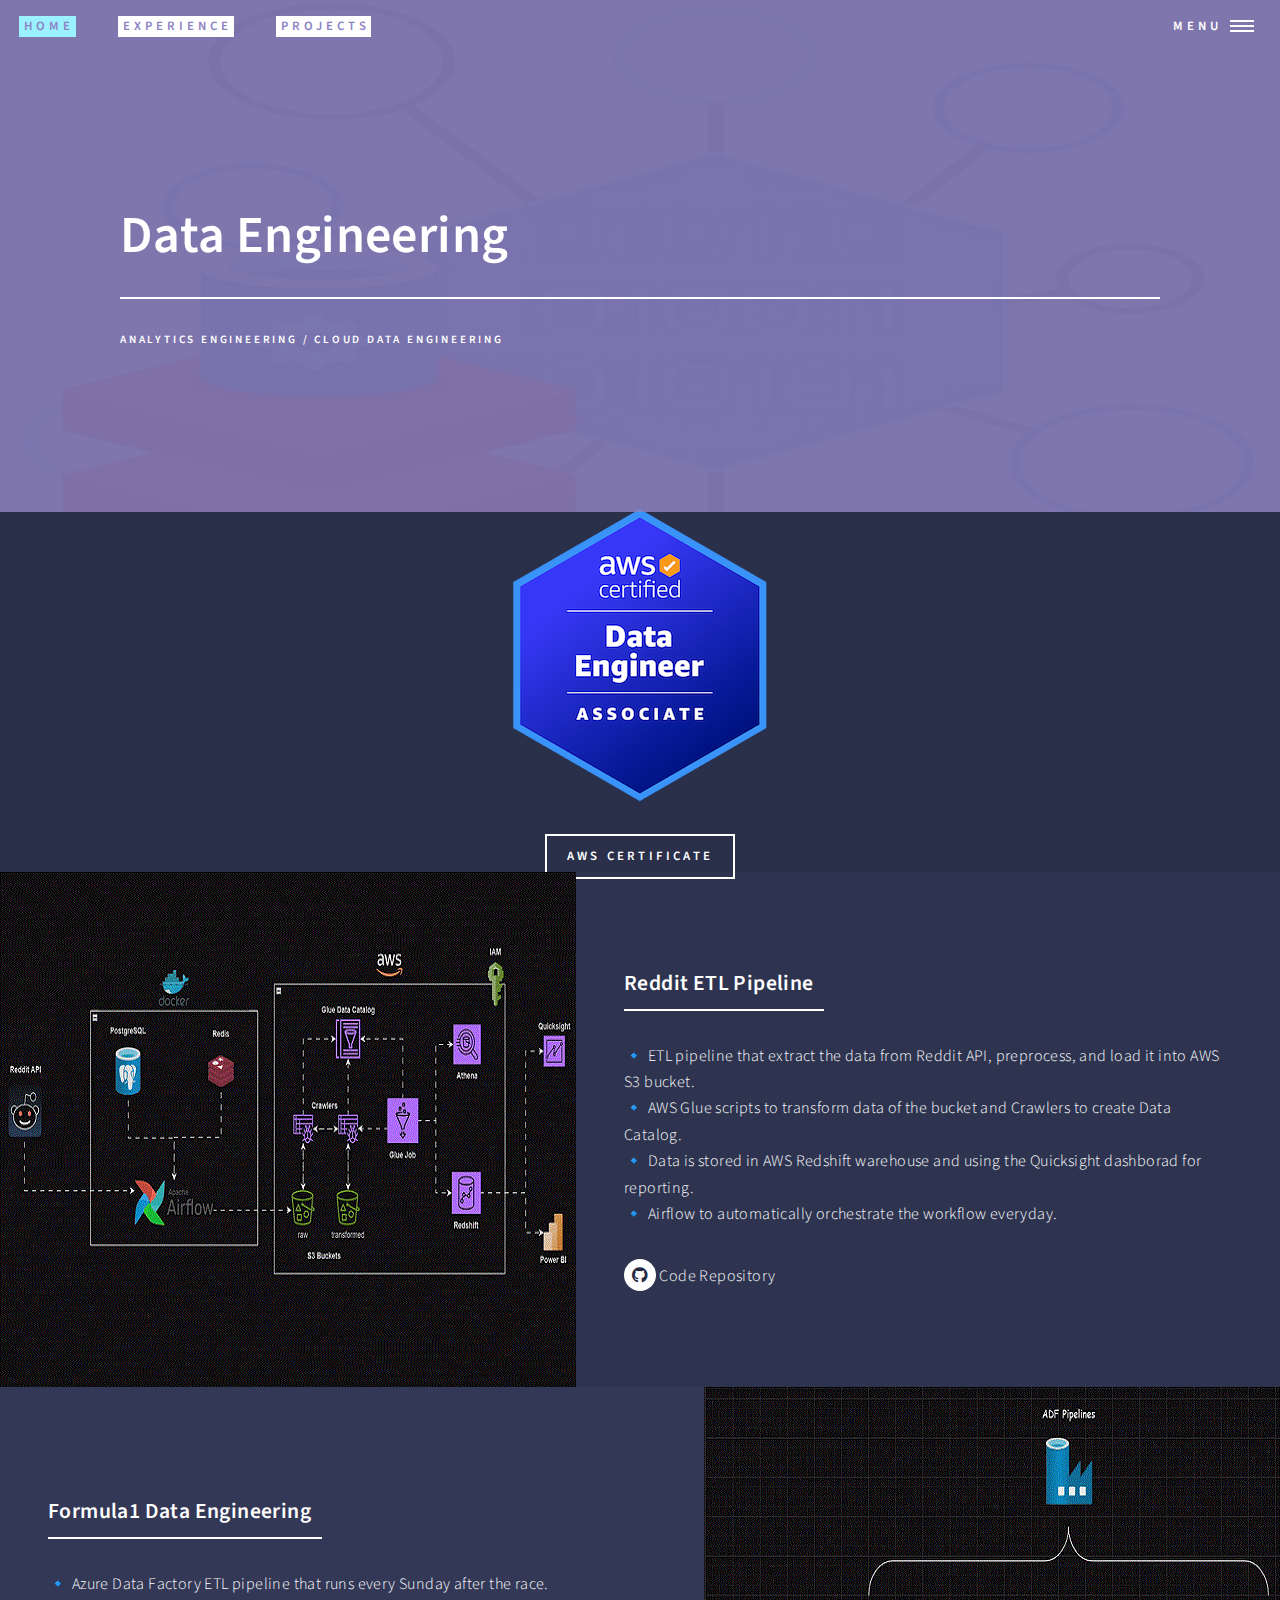
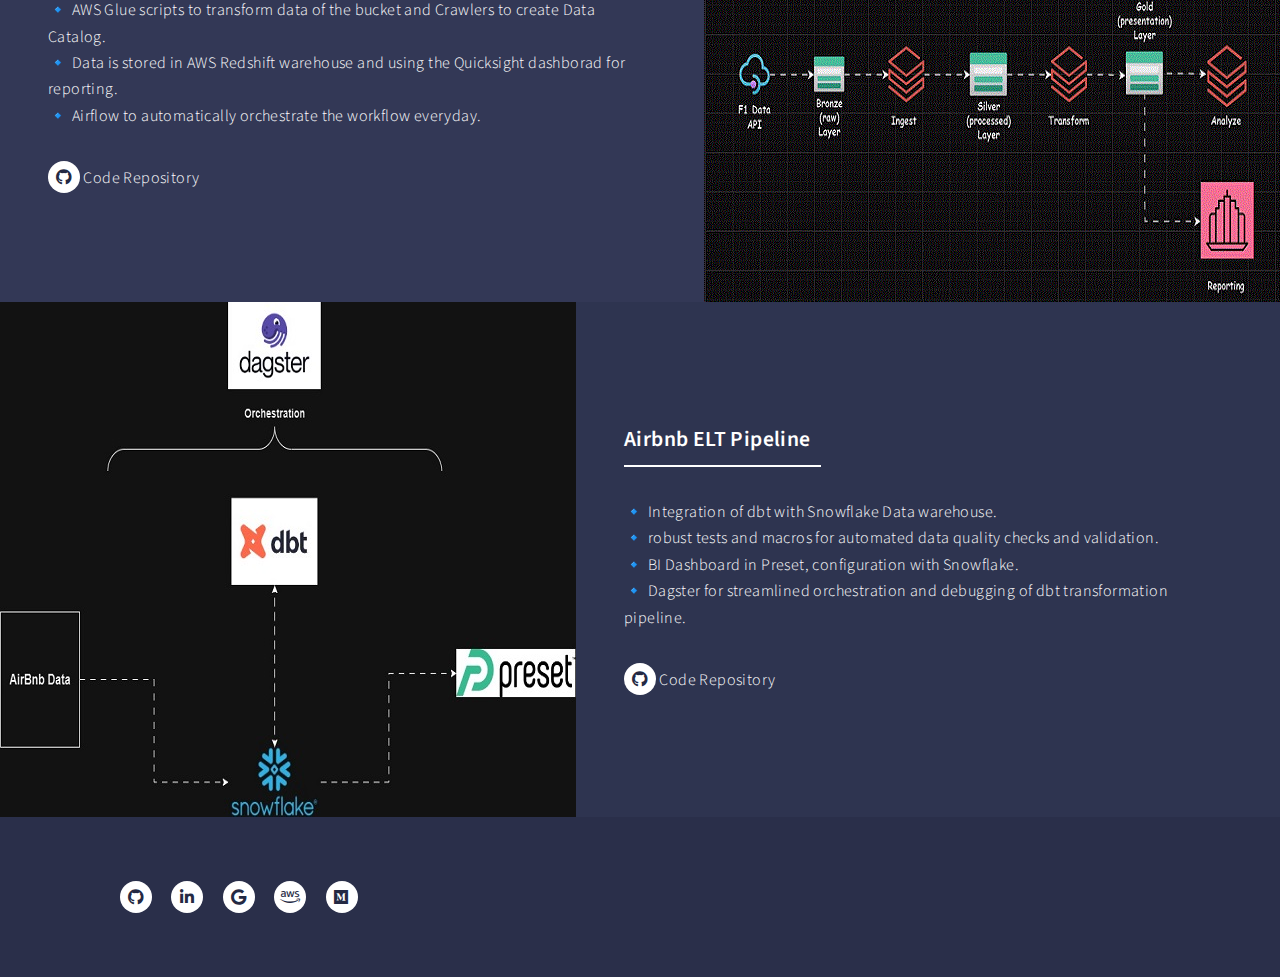
==== dataengg.html @ b2c80153 "portfolio created" ====
<!DOCTYPE HTML>
<!--
	Forty by HTML5 UP
	html5up.net | @ajlkn
	Free for personal and commercial use under the CCA 3.0 license (html5up.net/license)
-->
<html>
	<head>
		<title>Landing - Forty by HTML5 UP</title>
		<meta charset="utf-8" />
		<meta name="viewport" content="width=device-width, initial-scale=1, user-scalable=no" />
		<link rel="stylesheet" href="assets/css/main.css" />
		<noscript><link rel="stylesheet" href="assets/css/noscript.css" /></noscript>
	</head>
	<body class="is-preload">

		<!-- Wrapper -->
			<div id="wrapper">

				<!-- Header -->
				<!-- Note: The "styleN" class below should match that of the banner element. -->
					<header id="header" class="alt style2">
						<a href="index.html" class="logo"><strong>HOME</strong></a>
						<a href="generic.html" class="logo"><strong>EXPERIENCE</strong></a>
						<a href="index.html#one" class="logo"><strong>Projects</strong></a>
						<nav>
							<a href="#menu">Menu</a>
						</nav>
					</header>

				<!-- Menu -->
					<nav id="menu">
						<ul class="links">
							<li><a href="index.html">Home</a></li>
							<li><a href="generic.html">Experience</a></li>
							<li><a href="index.html#one">Projects</a></li>
						</ul>
						<!-- <ul class="actions stacked">
							<li><a href="#" class="button primary fit">Get Started</a></li>
							<li><a href="#" class="button fit">Log In</a></li>
						</ul> -->
					</nav>

				<!-- Banner -->
				<!-- Note: The "styleN" class below should match that of the header element. -->
					<section id="banner" class="style2">
						<div class="inner">
							<span class="image">
								<img src="images/dataengg.jpg" alt="" />
							</span>
							<header class="major">
								<h1>Data Engineering</h1>
							</header>
							<div class="content">
								<p>Analytics Engineering / Cloud Data ENgineering</p>
							</div>
						</div>
					</section>

				<!-- Main -->
					<div id="main">

						<!-- One -->
							<!-- <section id="one">
								<div class="inner">
									<header class="major">
										<h2>Sed amet aliquam</h2>
									</header>
									<p>Nullam et orci eu lorem consequat tincidunt vivamus et sagittis magna sed nunc rhoncus condimentum sem. In efficitur ligula tate urna. Maecenas massa vel lacinia pellentesque lorem ipsum dolor. Nullam et orci eu lorem consequat tincidunt. Vivamus et sagittis libero. Nullam et orci eu lorem consequat tincidunt vivamus et sagittis magna sed nunc rhoncus condimentum sem. In efficitur ligula tate urna.</p>
								</div>
							</section> -->
							<section id="one" style="display: flex; justify-content: center; align-items: center; height: 40vh; text-align: center;">
								<div class="inner">
									<span class="image" style="margin-bottom: 20px;">
										<img src="images/aws.png" />
									</span>
									<div style="display: flex; justify-content: center;">
									<ul class="actions" style="list-style: none; padding: 0;">
										<li><a href="https://www.credly.com/badges/b2302344-0221-468d-a7ee-bf954a999862/public_url" class="button"> AWS Certificate</a></li>
									</ul>
								</div>
								</div>
							</section>

						<!-- Two -->
							<section id="two" class="spotlights">
								<section>
									<a href="https://github.com/shail2512-lm10/reddit_data_engg" class="image">
										<img src="images/reddit.gif" alt="" data-position="center center" />
									</a>
									<div class="content">
										<div class="inner">
											<header class="major">
												<h3>Reddit ETL Pipeline</h3>
											</header>
											<p style="margin: 0;">🔹 ETL pipeline that extract the data from Reddit API, preprocess, and load it into AWS S3 bucket.</p> 
											<p style="margin: 0;">🔹 AWS Glue scripts to transform data of the bucket and Crawlers to create Data Catalog.</p> 
											<p style="margin: 0;">🔹 Data is stored in AWS Redshift warehouse and using the Quicksight dashborad for reporting.</p> 
											<p>🔹 Airflow to automatically orchestrate the workflow everyday.</p>
											<ul class="actions">
												<li><a href="https://github.com/shail2512-lm10/reddit_data_engg" class="icon brands alt fa-github"> Code Repository</a></li>
											</ul>
										</div>
									</div>
								</section>
								<section>
									<a href="https://github.com/shail2512-lm10/formula1_azuredatabricks" class="image">
										<img src="images/f1.gif" alt="" data-position="top center" />
									</a>
									<div class="content">
										<div class="inner">
											<header class="major">
												<h3>Formula1 Data Engineering</h3>
											</header>
											<p style="margin: 0;">🔹 Azure Data Factory ETL pipeline that runs every Sunday after the race.</p> 
											<p style="margin: 0;">🔹 AWS Glue scripts to transform data of the bucket and Crawlers to create Data Catalog.</p> 
											<p style="margin: 0;">🔹 Data is stored in AWS Redshift warehouse and using the Quicksight dashborad for reporting.</p> 
											<p>🔹 Airflow to automatically orchestrate the workflow everyday.</p>
											<ul class="actions">
												<li><a href="https://github.com/shail2512-lm10/formula1_azuredatabricks" class="icon brands alt fa-github"> Code Repository</a></li>
											</ul>
										</div>
									</div>
								</section>
								<section>
									<a href="https://github.com/shail2512-lm10/dbt_project" class="image">
										<img src="images/dbt.jpg" alt="" data-position="25% 25%" />
									</a>
									<div class="content">
										<div class="inner">
											<header class="major">
												<h3>Airbnb ELT Pipeline</h3>
											</header>
											<p style="margin: 0;">🔹 Integration of dbt with Snowflake Data warehouse.</p> 
											<p style="margin: 0;">🔹 robust tests and macros for automated data quality checks and validation.</p> 
											<p style="margin: 0;">🔹 BI Dashboard in Preset, configuration with Snowflake.</p> 
											<p>🔹 Dagster for streamlined orchestration and debugging of dbt transformation pipeline.</p>
											<ul class="actions">
												<li><a href="https://github.com/shail2512-lm10/dbt_project" class="icon brands alt fa-github"> Code Repository</a></li>
											</ul>
										</div>
									</div>
								</section>
							</section>

						<!-- Three -->
							<!-- <section id="three">
								<div class="inner">
									<span class="image">
										<img src="images/aws.png" />
									</span> -->
									<!-- <header class="major">
										<h2>AWS Data Engineering Associate</h2>
									</header> -->
									<!-- <p>Throughout this specialization, gained invaluable insights and hands-on practice on:</p>
									<p>🔹 Building end-to-end machine learning pipelines on GCP/Vertex AI</p>
									<p>🔹 Managing and deploying machine learning models at scale utilizing Docker, Kubeflow, and Kubernetes</p>
									<p>🔹 Implementing continuous integration and delivery (CI/CD) for ML projects using GitHub Actions</p>
									<p>🔹 Monitoring and optimizing ML models in production environments</p> -->
									<!-- <ul class="actions">
										<li><a href="https://www.credly.com/badges/b2302344-0221-468d-a7ee-bf954a999862/public_url" class="button"> AWS Certificate</a></li>
									</ul>
								</div>
							</section>

					</div> -->

				<!-- Contact -->
					<!-- <section id="contact">
						<div class="inner">
							<section>
								<form method="post" action="#">
									<div class="fields">
										<div class="field half">
											<label for="name">Name</label>
											<input type="text" name="name" id="name" />
										</div>
										<div class="field half">
											<label for="email">Email</label>
											<input type="text" name="email" id="email" />
										</div>
										<div class="field">
											<label for="message">Message</label>
											<textarea name="message" id="message" rows="6"></textarea>
										</div>
									</div>
									<ul class="actions">
										<li><input type="submit" value="Send Message" class="primary" /></li>
										<li><input type="reset" value="Clear" /></li>
									</ul>
								</form>
							</section>
							<section class="split">
								<section>
									<div class="contact-method">
										<span class="icon solid alt fa-envelope"></span>
										<h3>Email</h3>
										<a href="#">information@untitled.tld</a>
									</div>
								</section>
								<section>
									<div class="contact-method">
										<span class="icon solid alt fa-phone"></span>
										<h3>Phone</h3>
										<span>(000) 000-0000 x12387</span>
									</div>
								</section>
								<section>
									<div class="contact-method">
										<span class="icon solid alt fa-home"></span>
										<h3>Address</h3>
										<span>1234 Somewhere Road #5432<br />
										Nashville, TN 00000<br />
										United States of America</span>
									</div>
								</section>
							</section>
						</div>
					</section> -->

				<!-- Footer -->
					<footer id="footer">
						<div class="inner">
							<ul class="icons">
								<li><a href="https://github.com/shail2512-lm10" class="icon brands alt fa-github"><span class="label">GitHub</span></a></li>
								<li><a href="https://www.linkedin.com/in/shail-shah2512/" class="icon brands alt fa-linkedin-in"><span class="label">LinkedIn</span></a></li>
								<li><a href="mailto:shail251298@gmail.com" class="icon brands alt fa-google"><span class="label">gmail</span></a></li>
								<li><a href="https://www.credly.com/badges/b2302344-0221-468d-a7ee-bf954a999862/public_url" class="icon brands alt fa-aws"><span class="label">AWS</span></a></li>
								<li><a href="https://medium.com/@shail251298" class="icon brands alt fa-medium"><span class="label">Medium</span></a></li>
							</ul>
							<!-- <ul class="copyright">
								<li>&copy; Untitled</li><li>Design: <a href="https://html5up.net">HTML5 UP</a></li>
							</ul> -->
						</div>
					</footer>

			</div>

		<!-- Scripts -->
			<script src="assets/js/jquery.min.js"></script>
			<script src="assets/js/jquery.scrolly.min.js"></script>
			<script src="assets/js/jquery.scrollex.min.js"></script>
			<script src="assets/js/browser.min.js"></script>
			<script src="assets/js/breakpoints.min.js"></script>
			<script src="assets/js/util.js"></script>
			<script src="assets/js/main.js"></script>

	</body>
</html>
---- assets/css/main.css ----
@import url(fontawesome-all.min.css);
@import url("https://fonts.googleapis.com/css?family=Source+Sans+Pro:300,300italic,600,600italic");

/*
	Forty by HTML5 UP
	html5up.net | @ajlkn
	Free for personal and commercial use under the CCA 3.0 license (html5up.net/license)
*/

a:hover{

	border: none;
}

html, body, div, span, applet, object,
iframe, h1, h2, h3, h4, h5, h6, p, blockquote,
pre, a, abbr, acronym, address, big, cite,
code, del, dfn, em, img, ins, kbd, q, s, samp,
small, strike, strong, sub, sup, tt, var, b,
u, i, center, dl, dt, dd, ol, ul, li, fieldset,
form, label, legend, table, caption, tbody,
tfoot, thead, tr, th, td, article, aside,
canvas, details, embed, figure, figcaption,
footer, header, hgroup, menu, nav, output, ruby,
section, summary, time, mark, audio, video {
	margin: 0;
	padding: 0;
	border: 0;
	font-size: 100%;
	font: inherit;
	vertical-align: baseline;}

article, aside, details, figcaption, figure,
footer, header, hgroup, menu, nav, section {
	display: block;}

body {
	line-height: 1;
}

ol, ul {
	list-style: none;
}

blockquote, q {
	quotes: none;
}

	blockquote:before, blockquote:after, q:before, q:after {
		content: '';
		content: none;
	}

table {
	border-collapse: collapse;
	border-spacing: 0;
}

body {
	-webkit-text-size-adjust: none;
}

mark {
	background-color: transparent;
	color: inherit;
}

input::-moz-focus-inner {
	border: 0;
	padding: 0;
}

input, select, textarea {
	-moz-appearance: none;
	-webkit-appearance: none;
	-ms-appearance: none;
	appearance: none;
}

/* Basic */

	@-ms-viewport {
		width: device-width;
	}

	body {
		-ms-overflow-style: scrollbar;
	}

	@media screen and (max-width: 480px) {

		html, body {
			min-width: 320px;
		}

	}

	html {
		box-sizing: border-box;
	}

	*, *:before, *:after {
		box-sizing: inherit;
	}

	body {
		background: #242943;
	}

		body.is-preload *, body.is-preload *:before, body.is-preload *:after {
			-moz-animation: none !important;
			-webkit-animation: none !important;
			-ms-animation: none !important;
			animation: none !important;
			-moz-transition: none !important;
			-webkit-transition: none !important;
			-ms-transition: none !important;
			transition: none !important;
		}

/* Type */

	body, input, select, textarea {
		color: #ffffff;
		font-family: "Source Sans Pro", Helvetica, sans-serif;
		font-size: 17pt;
		font-weight: 300;
		letter-spacing: 0.025em;
		line-height: 1.65;
	}

		@media screen and (max-width: 1680px) {

			body, input, select, textarea {
				font-size: 14pt;
			}

		}

		@media screen and (max-width: 1280px) {

			body, input, select, textarea {
				font-size: 12pt;
			}

		}

		@media screen and (max-width: 360px) {

			body, input, select, textarea {
				font-size: 11pt;
			}

		}

	a {
		-moz-transition: color 0.2s ease-in-out, border-bottom-color 0.2s ease-in-out;
		-webkit-transition: color 0.2s ease-in-out, border-bottom-color 0.2s ease-in-out;
		-ms-transition: color 0.2s ease-in-out, border-bottom-color 0.2s ease-in-out;
		transition: color 0.2s ease-in-out, border-bottom-color 0.2s ease-in-out;
		border-bottom: dotted 1px;
		color: inherit;
		text-decoration: none;
	}

		a:hover {
			border-bottom-color: transparent;
			color: #9bf1ff !important;
		}

		a:active {
			color: #53e3fb !important;
		}

	strong, b {
		color: #ffffff;
		font-weight: 600;
	}

	em, i {
		font-style: italic;
	}

	p {
		margin: 0 0 2em 0;
	}

	h1, h2, h3, h4, h5, h6 {
		color: #ffffff;
		font-weight: 600;
		line-height: 1.65;
		margin: 0 0 1em 0;
	}

		h1 a, h2 a, h3 a, h4 a, h5 a, h6 a {
			color: inherit;
			border-bottom: 0;
		}

	h1 {
		font-size: 2.5em;
	}

	h2 {
		font-size: 1.75em;
	}

	h3 {
		font-size: 1.35em;
	}

	h4 {
		font-size: 1.1em;
	}

	h5 {
		font-size: 0.9em;
	}

	h6 {
		font-size: 0.7em;
	}

	@media screen and (max-width: 736px) {

		h1 {
			font-size: 2em;
		}

		h2 {
			font-size: 1.5em;
		}

		h3 {
			font-size: 1.25em;
		}

	}

	sub {
		font-size: 0.8em;
		position: relative;
		top: 0.5em;
	}

	sup {
		font-size: 0.8em;
		position: relative;
		top: -0.5em;
	}

	blockquote {
		border-left: solid 4px rgba(212, 212, 255, 0.1);
		font-style: italic;
		margin: 0 0 2em 0;
		padding: 0.5em 0 0.5em 2em;
	}

	code {
		background: rgba(212, 212, 255, 0.035);
		font-family: "Courier New", monospace;
		font-size: 0.9em;
		margin: 0 0.25em;
		padding: 0.25em 0.65em;
	}

	pre {
		-webkit-overflow-scrolling: touch;
		font-family: "Courier New", monospace;
		font-size: 0.9em;
		margin: 0 0 2em 0;
	}

		pre code {
			display: block;
			line-height: 1.75;
			padding: 1em 1.5em;
			overflow-x: auto;
		}

	hr {
		border: 0;
		border-bottom: solid 1px rgba(212, 212, 255, 0.1);
		margin: 2em 0;
	}

		hr.major {
			margin: 3em 0;
		}

	.align-left {
		text-align: left;
	}

	.align-center {
		text-align: center;
	}

	.align-right {
		text-align: right;
	}

/* Row */

	.row {
		display: flex;
		flex-wrap: wrap;
		box-sizing: border-box;
		align-items: stretch;
	}

		.row > * {
			box-sizing: border-box;
		}

		.row.gtr-uniform > * > :last-child {
			margin-bottom: 0;
		}

		.row.aln-left {
			justify-content: flex-start;
		}

		.row.aln-center {
			justify-content: center;
		}

		.row.aln-right {
			justify-content: flex-end;
		}

		.row.aln-top {
			align-items: flex-start;
		}

		.row.aln-middle {
			align-items: center;
		}

		.row.aln-bottom {
			align-items: flex-end;
		}

		.row > .imp {
			order: -1;
		}

		.row > .col-1 {
			width: 8.33333%;
		}

		.row > .off-1 {
			margin-left: 8.33333%;
		}

		.row > .col-2 {
			width: 16.66667%;
		}

		.row > .off-2 {
			margin-left: 16.66667%;
		}

		.row > .col-3 {
			width: 25%;
		}

		.row > .off-3 {
			margin-left: 25%;
		}

		.row > .col-4 {
			width: 33.33333%;
		}

		.row > .off-4 {
			margin-left: 33.33333%;
		}

		.row > .col-5 {
			width: 41.66667%;
		}

		.row > .off-5 {
			margin-left: 41.66667%;
		}

		.row > .col-6 {
			width: 50%;
		}

		.row > .off-6 {
			margin-left: 50%;
		}

		.row > .col-7 {
			width: 58.33333%;
		}

		.row > .off-7 {
			margin-left: 58.33333%;
		}

		.row > .col-8 {
			width: 66.66667%;
		}

		.row > .off-8 {
			margin-left: 66.66667%;
		}

		.row > .col-9 {
			width: 75%;
		}

		.row > .off-9 {
			margin-left: 75%;
		}

		.row > .col-10 {
			width: 83.33333%;
		}

		.row > .off-10 {
			margin-left: 83.33333%;
		}

		.row > .col-11 {
			width: 91.66667%;
		}

		.row > .off-11 {
			margin-left: 91.66667%;
		}

		.row > .col-12 {
			width: 100%;
		}

		.row > .off-12 {
			margin-left: 100%;
		}

		.row.gtr-0 {
			margin-top: 0;
			margin-left: 0em;
		}

			.row.gtr-0 > * {
				padding: 0 0 0 0em;
			}

			.row.gtr-0.gtr-uniform {
				margin-top: 0em;
			}

				.row.gtr-0.gtr-uniform > * {
					padding-top: 0em;
				}

		.row.gtr-25 {
			margin-top: 0;
			margin-left: -0.5em;
		}

			.row.gtr-25 > * {
				padding: 0 0 0 0.5em;
			}

			.row.gtr-25.gtr-uniform {
				margin-top: -0.5em;
			}

				.row.gtr-25.gtr-uniform > * {
					padding-top: 0.5em;
				}

		.row.gtr-50 {
			margin-top: 0;
			margin-left: -1em;
		}

			.row.gtr-50 > * {
				padding: 0 0 0 1em;
			}

			.row.gtr-50.gtr-uniform {
				margin-top: -1em;
			}

				.row.gtr-50.gtr-uniform > * {
					padding-top: 1em;
				}

		.row {
			margin-top: 0;
			margin-left: -2em;
		}

			.row > * {
				padding: 0 0 0 2em;
			}

			.row.gtr-uniform {
				margin-top: -2em;
			}

				.row.gtr-uniform > * {
					padding-top: 2em;
				}

		.row.gtr-150 {
			margin-top: 0;
			margin-left: -3em;
		}

			.row.gtr-150 > * {
				padding: 0 0 0 3em;
			}

			.row.gtr-150.gtr-uniform {
				margin-top: -3em;
			}

				.row.gtr-150.gtr-uniform > * {
					padding-top: 3em;
				}

		.row.gtr-200 {
			margin-top: 0;
			margin-left: -4em;
		}

			.row.gtr-200 > * {
				padding: 0 0 0 4em;
			}

			.row.gtr-200.gtr-uniform {
				margin-top: -4em;
			}

				.row.gtr-200.gtr-uniform > * {
					padding-top: 4em;
				}

		@media screen and (max-width: 1680px) {

			.row {
				display: flex;
				flex-wrap: wrap;
				box-sizing: border-box;
				align-items: stretch;
			}

				.row > * {
					box-sizing: border-box;
				}

				.row.gtr-uniform > * > :last-child {
					margin-bottom: 0;
				}

				.row.aln-left {
					justify-content: flex-start;
				}

				.row.aln-center {
					justify-content: center;
				}

				.row.aln-right {
					justify-content: flex-end;
				}

				.row.aln-top {
					align-items: flex-start;
				}

				.row.aln-middle {
					align-items: center;
				}

				.row.aln-bottom {
					align-items: flex-end;
				}

				.row > .imp-xlarge {
					order: -1;
				}

				.row > .col-1-xlarge {
					width: 8.33333%;
				}

				.row > .off-1-xlarge {
					margin-left: 8.33333%;
				}

				.row > .col-2-xlarge {
					width: 16.66667%;
				}

				.row > .off-2-xlarge {
					margin-left: 16.66667%;
				}

				.row > .col-3-xlarge {
					width: 25%;
				}

				.row > .off-3-xlarge {
					margin-left: 25%;
				}

				.row > .col-4-xlarge {
					width: 33.33333%;
				}

				.row > .off-4-xlarge {
					margin-left: 33.33333%;
				}

				.row > .col-5-xlarge {
					width: 41.66667%;
				}

				.row > .off-5-xlarge {
					margin-left: 41.66667%;
				}

				.row > .col-6-xlarge {
					width: 50%;
				}

				.row > .off-6-xlarge {
					margin-left: 50%;
				}

				.row > .col-7-xlarge {
					width: 58.33333%;
				}

				.row > .off-7-xlarge {
					margin-left: 58.33333%;
				}

				.row > .col-8-xlarge {
					width: 66.66667%;
				}

				.row > .off-8-xlarge {
					margin-left: 66.66667%;
				}

				.row > .col-9-xlarge {
					width: 75%;
				}

				.row > .off-9-xlarge {
					margin-left: 75%;
				}

				.row > .col-10-xlarge {
					width: 83.33333%;
				}

				.row > .off-10-xlarge {
					margin-left: 83.33333%;
				}

				.row > .col-11-xlarge {
					width: 91.66667%;
				}

				.row > .off-11-xlarge {
					margin-left: 91.66667%;
				}

				.row > .col-12-xlarge {
					width: 100%;
				}

				.row > .off-12-xlarge {
					margin-left: 100%;
				}

				.row.gtr-0 {
					margin-top: 0;
					margin-left: 0em;
				}

					.row.gtr-0 > * {
						padding: 0 0 0 0em;
					}

					.row.gtr-0.gtr-uniform {
						margin-top: 0em;
					}

						.row.gtr-0.gtr-uniform > * {
							padding-top: 0em;
						}

				.row.gtr-25 {
					margin-top: 0;
					margin-left: -0.5em;
				}

					.row.gtr-25 > * {
						padding: 0 0 0 0.5em;
					}

					.row.gtr-25.gtr-uniform {
						margin-top: -0.5em;
					}

						.row.gtr-25.gtr-uniform > * {
							padding-top: 0.5em;
						}

				.row.gtr-50 {
					margin-top: 0;
					margin-left: -1em;
				}

					.row.gtr-50 > * {
						padding: 0 0 0 1em;
					}

					.row.gtr-50.gtr-uniform {
						margin-top: -1em;
					}

						.row.gtr-50.gtr-uniform > * {
							padding-top: 1em;
						}

				.row {
					margin-top: 0;
					margin-left: -2em;
				}

					.row > * {
						padding: 0 0 0 2em;
					}

					.row.gtr-uniform {
						margin-top: -2em;
					}

						.row.gtr-uniform > * {
							padding-top: 2em;
						}

				.row.gtr-150 {
					margin-top: 0;
					margin-left: -3em;
				}

					.row.gtr-150 > * {
						padding: 0 0 0 3em;
					}

					.row.gtr-150.gtr-uniform {
						margin-top: -3em;
					}

						.row.gtr-150.gtr-uniform > * {
							padding-top: 3em;
						}

				.row.gtr-200 {
					margin-top: 0;
					margin-left: -4em;
				}

					.row.gtr-200 > * {
						padding: 0 0 0 4em;
					}

					.row.gtr-200.gtr-uniform {
						margin-top: -4em;
					}

						.row.gtr-200.gtr-uniform > * {
							padding-top: 4em;
						}

		}

		@media screen and (max-width: 1280px) {

			.row {
				display: flex;
				flex-wrap: wrap;
				box-sizing: border-box;
				align-items: stretch;
			}

				.row > * {
					box-sizing: border-box;
				}

				.row.gtr-uniform > * > :last-child {
					margin-bottom: 0;
				}

				.row.aln-left {
					justify-content: flex-start;
				}

				.row.aln-center {
					justify-content: center;
				}

				.row.aln-right {
					justify-content: flex-end;
				}

				.row.aln-top {
					align-items: flex-start;
				}

				.row.aln-middle {
					align-items: center;
				}

				.row.aln-bottom {
					align-items: flex-end;
				}

				.row > .imp-large {
					order: -1;
				}

				.row > .col-1-large {
					width: 8.33333%;
				}

				.row > .off-1-large {
					margin-left: 8.33333%;
				}

				.row > .col-2-large {
					width: 16.66667%;
				}

				.row > .off-2-large {
					margin-left: 16.66667%;
				}

				.row > .col-3-large {
					width: 25%;
				}

				.row > .off-3-large {
					margin-left: 25%;
				}

				.row > .col-4-large {
					width: 33.33333%;
				}

				.row > .off-4-large {
					margin-left: 33.33333%;
				}

				.row > .col-5-large {
					width: 41.66667%;
				}

				.row > .off-5-large {
					margin-left: 41.66667%;
				}

				.row > .col-6-large {
					width: 50%;
				}

				.row > .off-6-large {
					margin-left: 50%;
				}

				.row > .col-7-large {
					width: 58.33333%;
				}

				.row > .off-7-large {
					margin-left: 58.33333%;
				}

				.row > .col-8-large {
					width: 66.66667%;
				}

				.row > .off-8-large {
					margin-left: 66.66667%;
				}

				.row > .col-9-large {
					width: 75%;
				}

				.row > .off-9-large {
					margin-left: 75%;
				}

				.row > .col-10-large {
					width: 83.33333%;
				}

				.row > .off-10-large {
					margin-left: 83.33333%;
				}

				.row > .col-11-large {
					width: 91.66667%;
				}

				.row > .off-11-large {
					margin-left: 91.66667%;
				}

				.row > .col-12-large {
					width: 100%;
				}

				.row > .off-12-large {
					margin-left: 100%;
				}

				.row.gtr-0 {
					margin-top: 0;
					margin-left: 0em;
				}

					.row.gtr-0 > * {
						padding: 0 0 0 0em;
					}

					.row.gtr-0.gtr-uniform {
						margin-top: 0em;
					}

						.row.gtr-0.gtr-uniform > * {
							padding-top: 0em;
						}

				.row.gtr-25 {
					margin-top: 0;
					margin-left: -0.375em;
				}

					.row.gtr-25 > * {
						padding: 0 0 0 0.375em;
					}

					.row.gtr-25.gtr-uniform {
						margin-top: -0.375em;
					}

						.row.gtr-25.gtr-uniform > * {
							padding-top: 0.375em;
						}

				.row.gtr-50 {
					margin-top: 0;
					margin-left: -0.75em;
				}

					.row.gtr-50 > * {
						padding: 0 0 0 0.75em;
					}

					.row.gtr-50.gtr-uniform {
						margin-top: -0.75em;
					}

						.row.gtr-50.gtr-uniform > * {
							padding-top: 0.75em;
						}

				.row {
					margin-top: 0;
					margin-left: -1.5em;
				}

					.row > * {
						padding: 0 0 0 1.5em;
					}

					.row.gtr-uniform {
						margin-top: -1.5em;
					}

						.row.gtr-uniform > * {
							padding-top: 1.5em;
						}

				.row.gtr-150 {
					margin-top: 0;
					margin-left: -2.25em;
				}

					.row.gtr-150 > * {
						padding: 0 0 0 2.25em;
					}

					.row.gtr-150.gtr-uniform {
						margin-top: -2.25em;
					}

						.row.gtr-150.gtr-uniform > * {
							padding-top: 2.25em;
						}

				.row.gtr-200 {
					margin-top: 0;
					margin-left: -3em;
				}

					.row.gtr-200 > * {
						padding: 0 0 0 3em;
					}

					.row.gtr-200.gtr-uniform {
						margin-top: -3em;
					}

						.row.gtr-200.gtr-uniform > * {
							padding-top: 3em;
						}

		}

		@media screen and (max-width: 980px) {

			.row {
				display: flex;
				flex-wrap: wrap;
				box-sizing: border-box;
				align-items: stretch;
			}

				.row > * {
					box-sizing: border-box;
				}

				.row.gtr-uniform > * > :last-child {
					margin-bottom: 0;
				}

				.row.aln-left {
					justify-content: flex-start;
				}

				.row.aln-center {
					justify-content: center;
				}

				.row.aln-right {
					justify-content: flex-end;
				}

				.row.aln-top {
					align-items: flex-start;
				}

				.row.aln-middle {
					align-items: center;
				}

				.row.aln-bottom {
					align-items: flex-end;
				}

				.row > .imp-medium {
					order: -1;
				}

				.row > .col-1-medium {
					width: 8.33333%;
				}

				.row > .off-1-medium {
					margin-left: 8.33333%;
				}

				.row > .col-2-medium {
					width: 16.66667%;
				}

				.row > .off-2-medium {
					margin-left: 16.66667%;
				}

				.row > .col-3-medium {
					width: 25%;
				}

				.row > .off-3-medium {
					margin-left: 25%;
				}

				.row > .col-4-medium {
					width: 33.33333%;
				}

				.row > .off-4-medium {
					margin-left: 33.33333%;
				}

				.row > .col-5-medium {
					width: 41.66667%;
				}

				.row > .off-5-medium {
					margin-left: 41.66667%;
				}

				.row > .col-6-medium {
					width: 50%;
				}

				.row > .off-6-medium {
					margin-left: 50%;
				}

				.row > .col-7-medium {
					width: 58.33333%;
				}

				.row > .off-7-medium {
					margin-left: 58.33333%;
				}

				.row > .col-8-medium {
					width: 66.66667%;
				}

				.row > .off-8-medium {
					margin-left: 66.66667%;
				}

				.row > .col-9-medium {
					width: 75%;
				}

				.row > .off-9-medium {
					margin-left: 75%;
				}

				.row > .col-10-medium {
					width: 83.33333%;
				}

				.row > .off-10-medium {
					margin-left: 83.33333%;
				}

				.row > .col-11-medium {
					width: 91.66667%;
				}

				.row > .off-11-medium {
					margin-left: 91.66667%;
				}

				.row > .col-12-medium {
					width: 100%;
				}

				.row > .off-12-medium {
					margin-left: 100%;
				}

				.row.gtr-0 {
					margin-top: 0;
					margin-left: 0em;
				}

					.row.gtr-0 > * {
						padding: 0 0 0 0em;
					}

					.row.gtr-0.gtr-uniform {
						margin-top: 0em;
					}

						.row.gtr-0.gtr-uniform > * {
							padding-top: 0em;
						}

				.row.gtr-25 {
					margin-top: 0;
					margin-left: -0.375em;
				}

					.row.gtr-25 > * {
						padding: 0 0 0 0.375em;
					}

					.row.gtr-25.gtr-uniform {
						margin-top: -0.375em;
					}

						.row.gtr-25.gtr-uniform > * {
							padding-top: 0.375em;
						}

				.row.gtr-50 {
					margin-top: 0;
					margin-left: -0.75em;
				}

					.row.gtr-50 > * {
						padding: 0 0 0 0.75em;
					}

					.row.gtr-50.gtr-uniform {
						margin-top: -0.75em;
					}

						.row.gtr-50.gtr-uniform > * {
							padding-top: 0.75em;
						}

				.row {
					margin-top: 0;
					margin-left: -1.5em;
				}

					.row > * {
						padding: 0 0 0 1.5em;
					}

					.row.gtr-uniform {
						margin-top: -1.5em;
					}

						.row.gtr-uniform > * {
							padding-top: 1.5em;
						}

				.row.gtr-150 {
					margin-top: 0;
					margin-left: -2.25em;
				}

					.row.gtr-150 > * {
						padding: 0 0 0 2.25em;
					}

					.row.gtr-150.gtr-uniform {
						margin-top: -2.25em;
					}

						.row.gtr-150.gtr-uniform > * {
							padding-top: 2.25em;
						}

				.row.gtr-200 {
					margin-top: 0;
					margin-left: -3em;
				}

					.row.gtr-200 > * {
						padding: 0 0 0 3em;
					}

					.row.gtr-200.gtr-uniform {
						margin-top: -3em;
					}

						.row.gtr-200.gtr-uniform > * {
							padding-top: 3em;
						}

		}

		@media screen and (max-width: 736px) {

			.row {
				display: flex;
				flex-wrap: wrap;
				box-sizing: border-box;
				align-items: stretch;
			}

				.row > * {
					box-sizing: border-box;
				}

				.row.gtr-uniform > * > :last-child {
					margin-bottom: 0;
				}

				.row.aln-left {
					justify-content: flex-start;
				}

				.row.aln-center {
					justify-content: center;
				}

				.row.aln-right {
					justify-content: flex-end;
				}

				.row.aln-top {
					align-items: flex-start;
				}

				.row.aln-middle {
					align-items: center;
				}

				.row.aln-bottom {
					align-items: flex-end;
				}

				.row > .imp-small {
					order: -1;
				}

				.row > .col-1-small {
					width: 8.33333%;
				}

				.row > .off-1-small {
					margin-left: 8.33333%;
				}

				.row > .col-2-small {
					width: 16.66667%;
				}

				.row > .off-2-small {
					margin-left: 16.66667%;
				}

				.row > .col-3-small {
					width: 25%;
				}

				.row > .off-3-small {
					margin-left: 25%;
				}

				.row > .col-4-small {
					width: 33.33333%;
				}

				.row > .off-4-small {
					margin-left: 33.33333%;
				}

				.row > .col-5-small {
					width: 41.66667%;
				}

				.row > .off-5-small {
					margin-left: 41.66667%;
				}

				.row > .col-6-small {
					width: 50%;
				}

				.row > .off-6-small {
					margin-left: 50%;
				}

				.row > .col-7-small {
					width: 58.33333%;
				}

				.row > .off-7-small {
					margin-left: 58.33333%;
				}

				.row > .col-8-small {
					width: 66.66667%;
				}

				.row > .off-8-small {
					margin-left: 66.66667%;
				}

				.row > .col-9-small {
					width: 75%;
				}

				.row > .off-9-small {
					margin-left: 75%;
				}

				.row > .col-10-small {
					width: 83.33333%;
				}

				.row > .off-10-small {
					margin-left: 83.33333%;
				}

				.row > .col-11-small {
					width: 91.66667%;
				}

				.row > .off-11-small {
					margin-left: 91.66667%;
				}

				.row > .col-12-small {
					width: 100%;
				}

				.row > .off-12-small {
					margin-left: 100%;
				}

				.row.gtr-0 {
					margin-top: 0;
					margin-left: 0em;
				}

					.row.gtr-0 > * {
						padding: 0 0 0 0em;
					}

					.row.gtr-0.gtr-uniform {
						margin-top: 0em;
					}

						.row.gtr-0.gtr-uniform > * {
							padding-top: 0em;
						}

				.row.gtr-25 {
					margin-top: 0;
					margin-left: -0.3125em;
				}

					.row.gtr-25 > * {
						padding: 0 0 0 0.3125em;
					}

					.row.gtr-25.gtr-uniform {
						margin-top: -0.3125em;
					}

						.row.gtr-25.gtr-uniform > * {
							padding-top: 0.3125em;
						}

				.row.gtr-50 {
					margin-top: 0;
					margin-left: -0.625em;
				}

					.row.gtr-50 > * {
						padding: 0 0 0 0.625em;
					}

					.row.gtr-50.gtr-uniform {
						margin-top: -0.625em;
					}

						.row.gtr-50.gtr-uniform > * {
							padding-top: 0.625em;
						}

				.row {
					margin-top: 0;
					margin-left: -1.25em;
				}

					.row > * {
						padding: 0 0 0 1.25em;
					}

					.row.gtr-uniform {
						margin-top: -1.25em;
					}

						.row.gtr-uniform > * {
							padding-top: 1.25em;
						}

				.row.gtr-150 {
					margin-top: 0;
					margin-left: -1.875em;
				}

					.row.gtr-150 > * {
						padding: 0 0 0 1.875em;
					}

					.row.gtr-150.gtr-uniform {
						margin-top: -1.875em;
					}

						.row.gtr-150.gtr-uniform > * {
							padding-top: 1.875em;
						}

				.row.gtr-200 {
					margin-top: 0;
					margin-left: -2.5em;
				}

					.row.gtr-200 > * {
						padding: 0 0 0 2.5em;
					}

					.row.gtr-200.gtr-uniform {
						margin-top: -2.5em;
					}

						.row.gtr-200.gtr-uniform > * {
							padding-top: 2.5em;
						}

		}

		@media screen and (max-width: 480px) {

			.row {
				display: flex;
				flex-wrap: wrap;
				box-sizing: border-box;
				align-items: stretch;
			}

				.row > * {
					box-sizing: border-box;
				}

				.row.gtr-uniform > * > :last-child {
					margin-bottom: 0;
				}

				.row.aln-left {
					justify-content: flex-start;
				}

				.row.aln-center {
					justify-content: center;
				}

				.row.aln-right {
					justify-content: flex-end;
				}

				.row.aln-top {
					align-items: flex-start;
				}

				.row.aln-middle {
					align-items: center;
				}

				.row.aln-bottom {
					align-items: flex-end;
				}

				.row > .imp-xsmall {
					order: -1;
				}

				.row > .col-1-xsmall {
					width: 8.33333%;
				}

				.row > .off-1-xsmall {
					margin-left: 8.33333%;
				}

				.row > .col-2-xsmall {
					width: 16.66667%;
				}

				.row > .off-2-xsmall {
					margin-left: 16.66667%;
				}

				.row > .col-3-xsmall {
					width: 25%;
				}

				.row > .off-3-xsmall {
					margin-left: 25%;
				}

				.row > .col-4-xsmall {
					width: 33.33333%;
				}

				.row > .off-4-xsmall {
					margin-left: 33.33333%;
				}

				.row > .col-5-xsmall {
					width: 41.66667%;
				}

				.row > .off-5-xsmall {
					margin-left: 41.66667%;
				}

				.row > .col-6-xsmall {
					width: 50%;
				}

				.row > .off-6-xsmall {
					margin-left: 50%;
				}

				.row > .col-7-xsmall {
					width: 58.33333%;
				}

				.row > .off-7-xsmall {
					margin-left: 58.33333%;
				}

				.row > .col-8-xsmall {
					width: 66.66667%;
				}

				.row > .off-8-xsmall {
					margin-left: 66.66667%;
				}

				.row > .col-9-xsmall {
					width: 75%;
				}

				.row > .off-9-xsmall {
					margin-left: 75%;
				}

				.row > .col-10-xsmall {
					width: 83.33333%;
				}

				.row > .off-10-xsmall {
					margin-left: 83.33333%;
				}

				.row > .col-11-xsmall {
					width: 91.66667%;
				}

				.row > .off-11-xsmall {
					margin-left: 91.66667%;
				}

				.row > .col-12-xsmall {
					width: 100%;
				}

				.row > .off-12-xsmall {
					margin-left: 100%;
				}

				.row.gtr-0 {
					margin-top: 0;
					margin-left: 0em;
				}

					.row.gtr-0 > * {
						padding: 0 0 0 0em;
					}

					.row.gtr-0.gtr-uniform {
						margin-top: 0em;
					}

						.row.gtr-0.gtr-uniform > * {
							padding-top: 0em;
						}

				.row.gtr-25 {
					margin-top: 0;
					margin-left: -0.3125em;
				}

					.row.gtr-25 > * {
						padding: 0 0 0 0.3125em;
					}

					.row.gtr-25.gtr-uniform {
						margin-top: -0.3125em;
					}

						.row.gtr-25.gtr-uniform > * {
							padding-top: 0.3125em;
						}

				.row.gtr-50 {
					margin-top: 0;
					margin-left: -0.625em;
				}

					.row.gtr-50 > * {
						padding: 0 0 0 0.625em;
					}

					.row.gtr-50.gtr-uniform {
						margin-top: -0.625em;
					}

						.row.gtr-50.gtr-uniform > * {
							padding-top: 0.625em;
						}

				.row {
					margin-top: 0;
					margin-left: -1.25em;
				}

					.row > * {
						padding: 0 0 0 1.25em;
					}

					.row.gtr-uniform {
						margin-top: -1.25em;
					}

						.row.gtr-uniform > * {
							padding-top: 1.25em;
						}

				.row.gtr-150 {
					margin-top: 0;
					margin-left: -1.875em;
				}

					.row.gtr-150 > * {
						padding: 0 0 0 1.875em;
					}

					.row.gtr-150.gtr-uniform {
						margin-top: -1.875em;
					}

						.row.gtr-150.gtr-uniform > * {
							padding-top: 1.875em;
						}

				.row.gtr-200 {
					margin-top: 0;
					margin-left: -2.5em;
				}

					.row.gtr-200 > * {
						padding: 0 0 0 2.5em;
					}

					.row.gtr-200.gtr-uniform {
						margin-top: -2.5em;
					}

						.row.gtr-200.gtr-uniform > * {
							padding-top: 2.5em;
						}

		}

/* Section/Article */

	section.special, article.special {
		text-align: center;
	}

	header.major {
		width: -moz-max-content;
		width: -webkit-max-content;
		width: -ms-max-content;
		width: max-content;
		margin-bottom: 2em;
	}

		header.major > :first-child {
			margin-bottom: 0;
			width: calc(100% + 0.5em);
		}

			header.major > :first-child:after {
				content: '';
				background-color: #ffffff;
				display: block;
				height: 2px;
				margin: 0.325em 0 0.5em 0;
				width: 100%;
			}

		header.major > p {
			font-size: 0.7em;
			font-weight: 600;
			letter-spacing: 0.25em;
			margin-bottom: 0;
			text-transform: uppercase;
		}

		body.is-ie header.major > :first-child:after {
			max-width: 9em;
		}

		body.is-ie header.major > h1:after {
			max-width: 100% !important;
		}

	@media screen and (max-width: 736px) {

		header.major > p br {
			display: none;
		}

	}

/* Form */

	form {
		margin: 0 0 2em 0;
	}

		form > :last-child {
			margin-bottom: 0;
		}

		form > .fields {
			display: -moz-flex;
			display: -webkit-flex;
			display: -ms-flex;
			display: flex;
			-moz-flex-wrap: wrap;
			-webkit-flex-wrap: wrap;
			-ms-flex-wrap: wrap;
			flex-wrap: wrap;
			width: calc(100% + 3em);
			margin: -1.5em 0 2em -1.5em;
		}

			form > .fields > .field {
				-moz-flex-grow: 0;
				-webkit-flex-grow: 0;
				-ms-flex-grow: 0;
				flex-grow: 0;
				-moz-flex-shrink: 0;
				-webkit-flex-shrink: 0;
				-ms-flex-shrink: 0;
				flex-shrink: 0;
				padding: 1.5em 0 0 1.5em;
				width: calc(100% - 1.5em);
			}

				form > .fields > .field.half {
					width: calc(50% - 0.75em);
				}

				form > .fields > .field.third {
					width: calc(100%/3 - 0.5em);
				}

				form > .fields > .field.quarter {
					width: calc(25% - 0.375em);
				}

		@media screen and (max-width: 480px) {

			form > .fields {
				width: calc(100% + 3em);
				margin: -1.5em 0 2em -1.5em;
			}

				form > .fields > .field {
					padding: 1.5em 0 0 1.5em;
					width: calc(100% - 1.5em);
				}

					form > .fields > .field.half {
						width: calc(100% - 1.5em);
					}

					form > .fields > .field.third {
						width: calc(100% - 1.5em);
					}

					form > .fields > .field.quarter {
						width: calc(100% - 1.5em);
					}

		}

	label {
		color: #ffffff;
		display: block;
		font-size: 0.8em;
		font-weight: 600;
		letter-spacing: 0.25em;
		margin: 0 0 1em 0;
		text-transform: uppercase;
	}

	input[type="text"],
	input[type="password"],
	input[type="email"],
	input[type="tel"],
	input[type="search"],
	input[type="url"],
	select,
	textarea {
		-moz-appearance: none;
		-webkit-appearance: none;
		-ms-appearance: none;
		appearance: none;
		background: rgba(212, 212, 255, 0.035);
		border: none;
		border-radius: 0;
		color: inherit;
		display: block;
		outline: 0;
		padding: 0 1em;
		text-decoration: none;
		width: 100%;
	}

		input[type="text"]:invalid,
		input[type="password"]:invalid,
		input[type="email"]:invalid,
		input[type="tel"]:invalid,
		input[type="search"]:invalid,
		input[type="url"]:invalid,
		select:invalid,
		textarea:invalid {
			box-shadow: none;
		}

		input[type="text"]:focus,
		input[type="password"]:focus,
		input[type="email"]:focus,
		input[type="tel"]:focus,
		input[type="search"]:focus,
		input[type="url"]:focus,
		select:focus,
		textarea:focus {
			border-color: #9bf1ff;
			box-shadow: 0 0 0 2px #9bf1ff;
		}

	select {
		background-image: url("data:image/svg+xml;charset=utf8,%3Csvg xmlns='http://www.w3.org/2000/svg' width='40' height='40' preserveAspectRatio='none' viewBox='0 0 40 40'%3E%3Cpath d='M9.4,12.3l10.4,10.4l10.4-10.4c0.2-0.2,0.5-0.4,0.9-0.4c0.3,0,0.6,0.1,0.9,0.4l3.3,3.3c0.2,0.2,0.4,0.5,0.4,0.9 c0,0.4-0.1,0.6-0.4,0.9L20.7,31.9c-0.2,0.2-0.5,0.4-0.9,0.4c-0.3,0-0.6-0.1-0.9-0.4L4.3,17.3c-0.2-0.2-0.4-0.5-0.4-0.9 c0-0.4,0.1-0.6,0.4-0.9l3.3-3.3c0.2-0.2,0.5-0.4,0.9-0.4S9.1,12.1,9.4,12.3z' fill='rgba(212, 212, 255, 0.1)' /%3E%3C/svg%3E");
		background-size: 1.25rem;
		background-repeat: no-repeat;
		background-position: calc(100% - 1rem) center;
		height: 2.75em;
		padding-right: 2.75em;
		text-overflow: ellipsis;
	}

		select option {
			color: #ffffff;
			background: #242943;
		}

		select:focus::-ms-value {
			background-color: transparent;
		}

		select::-ms-expand {
			display: none;
		}

	input[type="text"],
	input[type="password"],
	input[type="email"],
	input[type="tel"],
	input[type="search"],
	input[type="url"],
	select {
		height: 2.75em;
	}

	textarea {
		padding: 0.75em 1em;
	}

	input[type="checkbox"],
	input[type="radio"] {
		-moz-appearance: none;
		-webkit-appearance: none;
		-ms-appearance: none;
		appearance: none;
		display: block;
		float: left;
		margin-right: -2em;
		opacity: 0;
		width: 1em;
		z-index: -1;
	}

		input[type="checkbox"] + label,
		input[type="radio"] + label {
			text-decoration: none;
			color: #ffffff;
			cursor: pointer;
			display: inline-block;
			font-weight: 300;
			padding-left: 2.65em;
			padding-right: 0.75em;
			position: relative;
		}

			input[type="checkbox"] + label:before,
			input[type="radio"] + label:before {
				-moz-osx-font-smoothing: grayscale;
				-webkit-font-smoothing: antialiased;
				display: inline-block;
				font-style: normal;
				font-variant: normal;
				text-rendering: auto;
				line-height: 1;
				text-transform: none !important;
				font-family: 'Font Awesome 5 Free';
				font-weight: 900;
			}

			input[type="checkbox"] + label:before,
			input[type="radio"] + label:before {
				background: rgba(212, 212, 255, 0.035);
				content: '';
				display: inline-block;
				font-size: 0.8em;
				height: 2.0625em;
				left: 0;
				letter-spacing: 0;
				line-height: 2.0625em;
				position: absolute;
				text-align: center;
				top: 0;
				width: 2.0625em;
			}

		input[type="checkbox"]:checked + label:before,
		input[type="radio"]:checked + label:before {
			background: #ffffff;
			border-color: #9bf1ff;
			content: '\f00c';
			color: #242943;
		}

		input[type="checkbox"]:focus + label:before,
		input[type="radio"]:focus + label:before {
			box-shadow: 0 0 0 2px #9bf1ff;
		}

	input[type="radio"] + label:before {
		border-radius: 100%;
	}

	::-webkit-input-placeholder {
		color: rgba(244, 244, 255, 0.2) !important;
		opacity: 1.0;
	}

	:-moz-placeholder {
		color: rgba(244, 244, 255, 0.2) !important;
		opacity: 1.0;
	}

	::-moz-placeholder {
		color: rgba(244, 244, 255, 0.2) !important;
		opacity: 1.0;
	}

	:-ms-input-placeholder {
		color: rgba(244, 244, 255, 0.2) !important;
		opacity: 1.0;
	}

/* Box */

	.box {
		border: solid 1px rgba(212, 212, 255, 0.1);
		margin-bottom: 2em;
		padding: 1.5em;
	}

		.box > :last-child,
		.box > :last-child > :last-child,
		.box > :last-child > :last-child > :last-child {
			margin-bottom: 0;
		}

		.box.alt {
			border: 0;
			border-radius: 0;
			padding: 0;
		}

/* Icon */

	.icon {
		text-decoration: none;
		border-bottom: none;
		position: relative;
	}

		.icon:before {
			-moz-osx-font-smoothing: grayscale;
			-webkit-font-smoothing: antialiased;
			display: inline-block;
			font-style: normal;
			font-variant: normal;
			text-rendering: auto;
			line-height: 1;
			text-transform: none !important;
			font-family: 'Font Awesome 5 Free';
			font-weight: 400;
		}

		.icon > .label {
			display: none;
		}

		.icon:before {
			line-height: inherit;
		}

		.icon.solid:before {
			font-weight: 900;
		}

		.icon.brands:before {
			font-family: 'Font Awesome 5 Brands';
		}

		.icon.alt:before {
			background-color: #ffffff;
			border-radius: 100%;
			color: #242943;
			display: inline-block;
			height: 2em;
			line-height: 2em;
			text-align: center;
			width: 2em;
		}

	a.icon.alt:before {
		-moz-transition: background-color 0.2s ease-in-out;
		-webkit-transition: background-color 0.2s ease-in-out;
		-ms-transition: background-color 0.2s ease-in-out;
		transition: background-color 0.2s ease-in-out;
	}

	a.icon.alt:hover:before {
		background-color: #6fc3df;
	}

	a.icon.alt:active:before {
		background-color: #37a6cb;
	}

/* Image */
	.custombg{

		
		width: auto;
    	height: auto;
		display: block;

	}
	.image {
		border: 0;
		display: inline-block;
		position: relative;
		
	}

		.image img {
			display: block;
		}

		.image.left, .image.right {
			max-width: 30%;
		}

			.image.left img, .image.right img {
				width: 100%;
			}

		.image.left {
			float: left;
			margin: 0 1.5em 1.25em 0;
			top: 0.25em;
		}

		.image.right {
			float: right;
			margin: 0 0 1.25em 1.5em;
			top: 0.25em;
		}

		.image.fit {
			display: block;
			margin: 0 0 2em 0;
			width: 100%;
		}

			.image.fit img {
				width: 100%;
			}

		.image.main {
			display: block;
			margin: 2.5em 0;
			width: 100%;
		}

			.image.main img {
				width: 100%;
			}

			@media screen and (max-width: 736px) {

				.image.main {
					margin: 1.5em 0;
				}

			}

/* List */

	ol {
		list-style: decimal;
		margin: 0 0 2em 0;
		padding-left: 1.25em;
	}

		ol li {
			padding-left: 0.25em;
		}

	ul {
		list-style: disc;
		margin: 0 0 2em 0;
		padding-left: 1em;
	}

		ul li {
			padding-left: 0.5em;
		}

		ul.alt {
			list-style: none;
			padding-left: 0;
		}

			ul.alt li {
				border-top: solid 1px rgba(212, 212, 255, 0.1);
				padding: 0.5em 0;
			}

				ul.alt li:first-child {
					border-top: 0;
					padding-top: 0;
				}

	dl {
		margin: 0 0 2em 0;
	}

		dl dt {
			display: block;
			font-weight: 600;
			margin: 0 0 1em 0;
		}

		dl dd {
			margin-left: 2em;
		}

/* Actions */

	ul.actions {
		display: -moz-flex;
		display: -webkit-flex;
		display: -ms-flex;
		display: flex;
		cursor: default;
		list-style: none;
		margin-left: -1em;
		padding-left: 0;
	}

		ul.actions li {
			padding: 0 0 0 1em;
			vertical-align: middle;
		}

		ul.actions.special {
			-moz-justify-content: center;
			-webkit-justify-content: center;
			-ms-justify-content: center;
			justify-content: center;
			width: 100%;
			margin-left: 0;
		}

			ul.actions.special li:first-child {
				padding-left: 0;
			}

		ul.actions.stacked {
			-moz-flex-direction: column;
			-webkit-flex-direction: column;
			-ms-flex-direction: column;
			flex-direction: column;
			margin-left: 0;
		}

			ul.actions.stacked li {
				padding: 1.3em 0 0 0;
			}

				ul.actions.stacked li:first-child {
					padding-top: 0;
				}

		ul.actions.fit {
			width: calc(100% + 1em);
		}

			ul.actions.fit li {
				-moz-flex-grow: 1;
				-webkit-flex-grow: 1;
				-ms-flex-grow: 1;
				flex-grow: 1;
				-moz-flex-shrink: 1;
				-webkit-flex-shrink: 1;
				-ms-flex-shrink: 1;
				flex-shrink: 1;
				width: 100%;
			}

				ul.actions.fit li > * {
					width: 100%;
				}

			ul.actions.fit.stacked {
				width: 100%;
			}

/* Icons */

	ul.icons {
		cursor: default;
		list-style: none;
		padding-left: 0;
	}

		ul.icons li {
			display: inline-block;
			padding: 0 1em 0 0;
		}

			ul.icons li:last-child {
				padding-right: 0;
			}

		@media screen and (max-width: 736px) {

			ul.icons li {
				padding: 0 0.75em 0 0;
			}

		}

/* Pagination */

	ul.pagination {
		cursor: default;
		list-style: none;
		padding-left: 0;
	}

		ul.pagination li {
			display: inline-block;
			padding-left: 0;
			vertical-align: middle;
		}

			ul.pagination li > .page {
				-moz-transition: background-color 0.2s ease-in-out, color 0.2s ease-in-out;
				-webkit-transition: background-color 0.2s ease-in-out, color 0.2s ease-in-out;
				-ms-transition: background-color 0.2s ease-in-out, color 0.2s ease-in-out;
				transition: background-color 0.2s ease-in-out, color 0.2s ease-in-out;
				border-bottom: 0;
				display: inline-block;
				font-size: 0.8em;
				font-weight: 600;
				height: 1.5em;
				line-height: 1.5em;
				margin: 0 0.125em;
				min-width: 1.5em;
				padding: 0 0.5em;
				text-align: center;
			}

				ul.pagination li > .page.active {
					background-color: #ffffff;
					color: #242943;
				}

					ul.pagination li > .page.active:hover {
						background-color: #9bf1ff;
						color: #242943 !important;
					}

					ul.pagination li > .page.active:active {
						background-color: #53e3fb;
					}

			ul.pagination li:first-child {
				padding-right: 0.75em;
			}

			ul.pagination li:last-child {
				padding-left: 0.75em;
			}

		@media screen and (max-width: 480px) {

			ul.pagination li:nth-child(n+2):nth-last-child(n+2) {
				display: none;
			}

			ul.pagination li:first-child {
				padding-right: 0;
			}

		}

/* Table */

	.table-wrapper {
		-webkit-overflow-scrolling: touch;
		overflow-x: auto;
	}

	table {
		margin: 0 0 2em 0;
		width: 100%;
	}

		table tbody tr {
			border: solid 1px rgba(212, 212, 255, 0.1);
			border-left: 0;
			border-right: 0;
		}

			table tbody tr:nth-child(2n + 1) {
				background-color: rgba(212, 212, 255, 0.035);
			}

		table td {
			padding: 0.75em 0.75em;
		}

		table th {
			color: #ffffff;
			font-size: 0.9em;
			font-weight: 600;
			padding: 0 0.75em 0.75em 0.75em;
			text-align: left;
		}

		table thead {
			border-bottom: solid 2px rgba(212, 212, 255, 0.1);
		}

		table tfoot {
			border-top: solid 2px rgba(212, 212, 255, 0.1);
		}

		table.alt {
			border-collapse: separate;
		}

			table.alt tbody tr td {
				border: solid 1px rgba(212, 212, 255, 0.1);
				border-left-width: 0;
				border-top-width: 0;
			}

				table.alt tbody tr td:first-child {
					border-left-width: 1px;
				}

			table.alt tbody tr:first-child td {
				border-top-width: 1px;
			}

			table.alt thead {
				border-bottom: 0;
			}

			table.alt tfoot {
				border-top: 0;
			}

/* Button */

	input[type="submit"],
	input[type="reset"],
	input[type="button"],
	button,
	.button {
		-moz-appearance: none;
		-webkit-appearance: none;
		-ms-appearance: none;
		appearance: none;
		-moz-transition: background-color 0.2s ease-in-out, box-shadow 0.2s ease-in-out, color 0.2s ease-in-out;
		-webkit-transition: background-color 0.2s ease-in-out, box-shadow 0.2s ease-in-out, color 0.2s ease-in-out;
		-ms-transition: background-color 0.2s ease-in-out, box-shadow 0.2s ease-in-out, color 0.2s ease-in-out;
		transition: background-color 0.2s ease-in-out, box-shadow 0.2s ease-in-out, color 0.2s ease-in-out;
		background-color: transparent;
		border: 0;
		border-radius: 0;
		box-shadow: inset 0 0 0 2px #ffffff;
		color: #ffffff;
		cursor: pointer;
		display: inline-block;
		font-size: 0.8em;
		font-weight: 600;
		height: 3.5em;
		letter-spacing: 0.25em;
		line-height: 3.5em;
		padding: 0 1.75em;
		text-align: center;
		text-decoration: none;
		text-transform: uppercase;
		white-space: nowrap;
	}

		input[type="submit"]:hover, input[type="submit"]:active,
		input[type="reset"]:hover,
		input[type="reset"]:active,
		input[type="button"]:hover,
		input[type="button"]:active,
		button:hover,
		button:active,
		.button:hover,
		.button:active {
			box-shadow: inset 0 0 0 2px #9bf1ff;
			color: #9bf1ff;
		}

		input[type="submit"]:active,
		input[type="reset"]:active,
		input[type="button"]:active,
		button:active,
		.button:active {
			background-color: rgba(155, 241, 255, 0.1);
			box-shadow: inset 0 0 0 2px #53e3fb;
			color: #53e3fb;
		}

		input[type="submit"].icon:before,
		input[type="reset"].icon:before,
		input[type="button"].icon:before,
		button.icon:before,
		.button.icon:before {
			margin-right: 0.5em;
		}

		input[type="submit"].fit,
		input[type="reset"].fit,
		input[type="button"].fit,
		button.fit,
		.button.fit {
			width: 100%;
		}

		input[type="submit"].small,
		input[type="reset"].small,
		input[type="button"].small,
		button.small,
		.button.small {
			font-size: 0.6em;
		}

		input[type="submit"].large,
		input[type="reset"].large,
		input[type="button"].large,
		button.large,
		.button.large {
			font-size: 1.25em;
			height: 3em;
			line-height: 3em;
		}

		input[type="submit"].next,
		input[type="reset"].next,
		input[type="button"].next,
		button.next,
		.button.next {
			padding-right: 4.5em;
			position: relative;
		}

			input[type="submit"].next:before, input[type="submit"].next:after,
			input[type="reset"].next:before,
			input[type="reset"].next:after,
			input[type="button"].next:before,
			input[type="button"].next:after,
			button.next:before,
			button.next:after,
			.button.next:before,
			.button.next:after {
				-moz-transition: opacity 0.2s ease-in-out;
				-webkit-transition: opacity 0.2s ease-in-out;
				-ms-transition: opacity 0.2s ease-in-out;
				transition: opacity 0.2s ease-in-out;
				background-position: center right;
				background-repeat: no-repeat;
				background-size: 36px 24px;
				content: '';
				display: block;
				height: 100%;
				position: absolute;
				right: 1.5em;
				top: 0;
				vertical-align: middle;
				width: 36px;
			}

			input[type="submit"].next:before,
			input[type="reset"].next:before,
			input[type="button"].next:before,
			button.next:before,
			.button.next:before {
				background-image: url("data:image/svg+xml;charset=utf8,%3Csvg xmlns='http://www.w3.org/2000/svg' xmlns:xlink='http://www.w3.org/1999/xlink' width='36px' height='24px' viewBox='0 0 36 24' zoomAndPan='disable'%3E%3Cstyle%3Eline %7B stroke: %23ffffff%3B stroke-width: 2px%3B %7D%3C/style%3E%3Cline x1='0' y1='12' x2='34' y2='12' /%3E%3Cline x1='25' y1='4' x2='34' y2='12.5' /%3E%3Cline x1='25' y1='20' x2='34' y2='11.5' /%3E%3C/svg%3E");
			}

			input[type="submit"].next:after,
			input[type="reset"].next:after,
			input[type="button"].next:after,
			button.next:after,
			.button.next:after {
				background-image: url("data:image/svg+xml;charset=utf8,%3Csvg xmlns='http://www.w3.org/2000/svg' xmlns:xlink='http://www.w3.org/1999/xlink' width='36px' height='24px' viewBox='0 0 36 24' zoomAndPan='disable'%3E%3Cstyle%3Eline %7B stroke: %239bf1ff%3B stroke-width: 2px%3B %7D%3C/style%3E%3Cline x1='0' y1='12' x2='34' y2='12' /%3E%3Cline x1='25' y1='4' x2='34' y2='12.5' /%3E%3Cline x1='25' y1='20' x2='34' y2='11.5' /%3E%3C/svg%3E");
				opacity: 0;
				z-index: 1;
			}

			input[type="submit"].next:hover:after, input[type="submit"].next:active:after,
			input[type="reset"].next:hover:after,
			input[type="reset"].next:active:after,
			input[type="button"].next:hover:after,
			input[type="button"].next:active:after,
			button.next:hover:after,
			button.next:active:after,
			.button.next:hover:after,
			.button.next:active:after {
				opacity: 1;
			}

			@media screen and (max-width: 1280px) {

				input[type="submit"].next,
				input[type="reset"].next,
				input[type="button"].next,
				button.next,
				.button.next {
					padding-right: 5em;
				}

			}

		input[type="submit"].primary,
		input[type="reset"].primary,
		input[type="button"].primary,
		button.primary,
		.button.primary {
			background-color: #ffffff;
			box-shadow: none;
			color: #242943;
		}

			input[type="submit"].primary:hover, input[type="submit"].primary:active,
			input[type="reset"].primary:hover,
			input[type="reset"].primary:active,
			input[type="button"].primary:hover,
			input[type="button"].primary:active,
			button.primary:hover,
			button.primary:active,
			.button.primary:hover,
			.button.primary:active {
				background-color: #9bf1ff;
				color: #242943 !important;
			}

			input[type="submit"].primary:active,
			input[type="reset"].primary:active,
			input[type="button"].primary:active,
			button.primary:active,
			.button.primary:active {
				background-color: #53e3fb;
			}

		input[type="submit"].disabled, input[type="submit"]:disabled,
		input[type="reset"].disabled,
		input[type="reset"]:disabled,
		input[type="button"].disabled,
		input[type="button"]:disabled,
		button.disabled,
		button:disabled,
		.button.disabled,
		.button:disabled {
			pointer-events: none;
			cursor: default;
			opacity: 0.25;
		}

/* Tiles */

	.tiles {
		display: -moz-flex;
		display: -webkit-flex;
		display: -ms-flex;
		display: flex;
		-moz-flex-wrap: wrap;
		-webkit-flex-wrap: wrap;
		-ms-flex-wrap: wrap;
		flex-wrap: wrap;
		border-top: 0 !important;
	}

		.tiles + * {
			border-top: 0 !important;
		}

		.tiles article {
			-moz-align-items: center;
			-webkit-align-items: center;
			-ms-align-items: center;
			align-items: center;
			display: -moz-flex;
			display: -webkit-flex;
			display: -ms-flex;
			display: flex;
			-moz-transition: -moz-transform 0.25s ease, opacity 0.25s ease, -moz-filter 1s ease, -webkit-filter 1s ease;
			-webkit-transition: -webkit-transform 0.25s ease, opacity 0.25s ease, -webkit-filter 1s ease, -webkit-filter 1s ease;
			-ms-transition: -ms-transform 0.25s ease, opacity 0.25s ease, -ms-filter 1s ease, -webkit-filter 1s ease;
			transition: transform 0.25s ease, opacity 0.25s ease, filter 1s ease, -webkit-filter 1s ease;
			padding: 4em 4em 2em 4em ;
			background-position: center;
			background-repeat: no-repeat;
			background-size: cover;
			cursor: default;
			height: 40vh;
			max-height: 40em;
			min-height: 23em;
			overflow: hidden;
			position: relative;
			width: 40%;
		}

			.tiles article .image {
				display: none;
			}

			.tiles article header {
				position: relative;
				z-index: 3;
			}

			.tiles article h3 {
				font-size: 1.75em;
			}

				.tiles article h3 a:hover {
					color: inherit !important;
				}

			.tiles article .link.primary {
				border: 0;
				height: 100%;
				left: 0;
				position: absolute;
				top: 0;
				width: 100%;
				z-index: 4;
			}

			.tiles article:before {
				-moz-transition: opacity 0.5s ease;
				-webkit-transition: opacity 0.5s ease;
				-ms-transition: opacity 0.5s ease;
				transition: opacity 0.5s ease;
				bottom: 0;
				content: '';
				display: block;
				height: 100%;
				left: 0;
				opacity: 0.85;
				position: absolute;
				width: 100%;
				z-index: 2;
			}

			.tiles article:after {
				background-color: rgba(36, 41, 67, 0.25);
				content: '';
				display: block;
				height: 100%;
				left: 0;
				position: absolute;
				top: 0;
				width: 100%;
				z-index: 1;
			}

			.tiles article:hover:before {
				opacity: 0;
			}

			.tiles article.is-transitioning {
				-moz-transform: scale(0.95);
				-webkit-transform: scale(0.95);
				-ms-transform: scale(0.95);
				transform: scale(0.95);
				-moz-filter: blur(0.5em);
				-webkit-filter: blur(0.5em);
				-ms-filter: blur(0.5em);
				filter: blur(0.5em);
				opacity: 0;
			}

			.tiles article:nth-child(4n - 1), .tiles article:nth-child(4n - 2) {
				width: 60%;
			}

			.tiles article:nth-child(6n - 5):before {
				background-color: #6fc3df;
			}

			.tiles article:nth-child(6n - 4):before {
				background-color: #8d82c4;
			}

			.tiles article:nth-child(6n - 3):before {
				background-color: #ec8d81;
			}

			.tiles article:nth-child(6n - 2):before {
				background-color: #e7b788;
			}

			.tiles article:nth-child(6n - 1):before {
				background-color: #8ea9e8;
			}

			.tiles article:nth-child(6n):before {
				background-color: #87c5a4;
			}

		@media screen and (max-width: 1280px) {

			.tiles article {
				padding: 4em 3em 2em 3em ;
				height: 30vh;
				max-height: 30em;
				min-height: 20em;
			}

		}

		@media screen and (max-width: 980px) {

			.tiles article {
				width: 50% !important;
			}

		}

		@media screen and (max-width: 736px) {

			.tiles article {
				padding: 3em 1.5em 1em 1.5em ;
				height: 16em;
				max-height: none;
				min-height: 0;
			}

				.tiles article h3 {
					font-size: 1.5em;
				}

		}

		@media screen and (max-width: 480px) {

			.tiles {
				display: block;
			}

				.tiles article {
					height: 20em;
					width: 100% !important;
				}

		}

/* Contact Method */

	.contact-method {
		margin: 0 0 2em 0;
		padding-left: 3.25em;
		position: relative;
	}

		.contact-method .icon {
			left: 0;
			position: absolute;
			top: 0;
		}

		.contact-method h3 {
			margin: 0 0 0.5em 0;
		}

/* Spotlights */

	.spotlights {
		border-top: 0 !important;
	}

		.spotlights + * {
			border-top: 0 !important;
		}

		.spotlights > section {
			display: -moz-flex;
			display: -webkit-flex;
			display: -ms-flex;
			display: flex;
			-moz-flex-direction: row;
			-webkit-flex-direction: row;
			-ms-flex-direction: row;
			flex-direction: row;
			background-color: #2e3450;
		}

			.spotlights > section > .image {
				background-position: center center;
				background-size: cover;
				border-radius: 0;
				display: block;
				position: relative;
				width: 30%;
			}

				.spotlights > section > .image img {
					border-radius: 0;
					display: block;
					width: 100%;
				}

				.spotlights > section > .image:before {
					background: rgba(36, 41, 67, 0.9);
					content: '';
					display: block;
					height: 100%;
					left: 0;
					opacity: 0;
					position: absolute;
					top: 0;
					width: 100%;
				}

			.spotlights > section > .content {
				display: -moz-flex;
				display: -webkit-flex;
				display: -ms-flex;
				display: flex;
				-moz-flex-direction: column;
				-webkit-flex-direction: column;
				-ms-flex-direction: column;
				flex-direction: column;
				-moz-justify-content: center;
				-webkit-justify-content: center;
				-ms-justify-content: center;
				justify-content: center;
				-moz-align-items: center;
				-webkit-align-items: center;
				-ms-align-items: center;
				align-items: center;
				padding: 2em 3em 0.1em 3em ;
				width: 70%;
			}

				.spotlights > section > .content > .inner {
					margin: 0 auto;
					max-width: 100%;
					width: 65em;
				}

			.spotlights > section:nth-child(2n) {
				-moz-flex-direction: row-reverse;
				-webkit-flex-direction: row-reverse;
				-ms-flex-direction: row-reverse;
				flex-direction: row-reverse;
				background-color: #333856;
			}

				.spotlights > section:nth-child(2n) > .content {
					-moz-align-items: -moz-flex-end;
					-webkit-align-items: -webkit-flex-end;
					-ms-align-items: -ms-flex-end;
					align-items: flex-end;
				}

		@media screen and (max-width: 1680px) {

			.spotlights > section > .image {
				width: 40%;
			}

			.spotlights > section > .content {
				width: 60%;
			}

		}

		@media screen and (max-width: 1280px) {

			.spotlights > section > .image {
				width: 45%;
			}

			.spotlights > section > .content {
				width: 55%;
			}

		}

		@media screen and (max-width: 980px) {

			.spotlights > section {
				display: block;
			}

				.spotlights > section > .image {
					width: 100%;
				}

				.spotlights > section > .content {
					padding: 4em 3em 2em 3em ;
					width: 100%;
				}

		}

		@media screen and (max-width: 736px) {

			.spotlights > section > .content {
				padding: 3em 1.5em 1em 1.5em ;
			}

		}

/* Header */

	@-moz-keyframes reveal-header {
		0% {
			top: -4em;
			opacity: 0;
		}

		100% {
			top: 0;
			opacity: 1;
		}
	}

	@-webkit-keyframes reveal-header {
		0% {
			top: -4em;
			opacity: 0;
		}

		100% {
			top: 0;
			opacity: 1;
		}
	}

	@-ms-keyframes reveal-header {
		0% {
			top: -4em;
			opacity: 0;
		}

		100% {
			top: 0;
			opacity: 1;
		}
	}

	@keyframes reveal-header {
		0% {
			top: -4em;
			opacity: 0;
		}

		100% {
			top: 0;
			opacity: 1;
		}
	}

	#header {
		display: -moz-flex;
		display: -webkit-flex;
		display: -ms-flex;
		display: flex;
		background-color: #2a2f4a;
		box-shadow: 0 0 0.25em 0 rgba(0, 0, 0, 0.15);
		cursor: default;
		font-weight: 600;
		height: 3.25em;
		left: 0;
		letter-spacing: 0.25em;
		line-height: 3.25em;
		margin: 0;
		position: fixed;
		text-transform: uppercase;
		top: 0;
		width: 100%;
		z-index: 10000;
	}

		#header .logo {
			border: 0;
			display: inline-block;
			font-size: 0.8em;
			height: inherit;
			line-height: inherit;
			padding: 0 1.5em;
		}

			#header .logo strong {
				-moz-transition: background-color 0.2s ease-in-out, color 0.2s ease-in-out;
				-webkit-transition: background-color 0.2s ease-in-out, color 0.2s ease-in-out;
				-ms-transition: background-color 0.2s ease-in-out, color 0.2s ease-in-out;
				transition: background-color 0.2s ease-in-out, color 0.2s ease-in-out;
				background-color: #ffffff;
				color: #242943;
				display: inline-block;
				line-height: 1.65em;
				margin-right: 0.325em;
				padding: 0 0.125em 0 0.375em;
			}

			#header .logo:hover strong {
				background-color: #9bf1ff;
			}

			#header .logo:active strong {
				background-color: #53e3fb;
			}

		#header nav {
			display: -moz-flex;
			display: -webkit-flex;
			display: -ms-flex;
			display: flex;
			-moz-justify-content: -moz-flex-end;
			-webkit-justify-content: -webkit-flex-end;
			-ms-justify-content: -ms-flex-end;
			justify-content: flex-end;
			-moz-flex-grow: 1;
			-webkit-flex-grow: 1;
			-ms-flex-grow: 1;
			flex-grow: 1;
			height: inherit;
			line-height: inherit;
		}

			#header nav a {
				border: 0;
				display: block;
				font-size: 0.8em;
				height: inherit;
				line-height: inherit;
				padding: 0 0.75em;
				position: relative;
				vertical-align: middle;
			}

				#header nav a:last-child {
					padding-right: 1.5em;
				}

				#header nav a[href="#menu"] {
					padding-right: 3.325em !important;
				}

					#header nav a[href="#menu"]:before, #header nav a[href="#menu"]:after {
						background-image: url("data:image/svg+xml;charset=utf8,%3Csvg xmlns='http://www.w3.org/2000/svg' width='24' height='32' viewBox='0 0 24 32' preserveAspectRatio='none'%3E%3Cstyle%3Eline %7B stroke-width: 2px%3B stroke: %23ffffff%3B %7D%3C/style%3E%3Cline x1='0' y1='11' x2='24' y2='11' /%3E%3Cline x1='0' y1='21' x2='24' y2='21' /%3E%3Cline x1='0' y1='16' x2='24' y2='16' /%3E%3C/svg%3E");
						background-position: center;
						background-repeat: no-repeat;
						background-size: 24px 32px;
						content: '';
						display: block;
						height: 100%;
						position: absolute;
						right: 1.5em;
						top: 0;
						vertical-align: middle;
						width: 24px;
					}

					#header nav a[href="#menu"]:after {
						-moz-transition: opacity 0.2s ease-in-out;
						-webkit-transition: opacity 0.2s ease-in-out;
						-ms-transition: opacity 0.2s ease-in-out;
						transition: opacity 0.2s ease-in-out;
						background-image: url("data:image/svg+xml;charset=utf8,%3Csvg xmlns='http://www.w3.org/2000/svg' width='24' height='32' viewBox='0 0 24 32' preserveAspectRatio='none'%3E%3Cstyle%3Eline %7B stroke-width: 2px%3B stroke: %239bf1ff%3B %7D%3C/style%3E%3Cline x1='0' y1='11' x2='24' y2='11' /%3E%3Cline x1='0' y1='21' x2='24' y2='21' /%3E%3Cline x1='0' y1='16' x2='24' y2='16' /%3E%3C/svg%3E");
						opacity: 0;
						z-index: 1;
					}

					#header nav a[href="#menu"]:hover:after, #header nav a[href="#menu"]:active:after {
						opacity: 1;
					}

					#header nav a[href="#menu"]:last-child {
						padding-right: 3.875em !important;
					}

						#header nav a[href="#menu"]:last-child:before, #header nav a[href="#menu"]:last-child:after {
							right: 2em;
						}

		#header.reveal {
			-moz-animation: reveal-header 0.35s ease;
			-webkit-animation: reveal-header 0.35s ease;
			-ms-animation: reveal-header 0.35s ease;
			animation: reveal-header 0.35s ease;
		}

		#header.alt {
			-moz-transition: opacity 2.5s ease;
			-webkit-transition: opacity 2.5s ease;
			-ms-transition: opacity 2.5s ease;
			transition: opacity 2.5s ease;
			-moz-transition-delay: 0.75s;
			-webkit-transition-delay: 0.75s;
			-ms-transition-delay: 0.75s;
			transition-delay: 0.75s;
			-moz-animation: none;
			-webkit-animation: none;
			-ms-animation: none;
			animation: none;
			background-color: transparent;
			box-shadow: none;
			position: absolute;
		}

			#header.alt.style1 .logo strong {
				color: #6fc3df;
			}

			#header.alt.style2 .logo strong {
				color: #8d82c4;
			}

			#header.alt.style3 .logo strong {
				color: #ec8d81;
			}

			#header.alt.style4 .logo strong {
				color: #e7b788;
			}

			#header.alt.style5 .logo strong {
				color: #8ea9e8;
			}

			#header.alt.style6 .logo strong {
				color: #87c5a4;
			}

		body.is-preload #header.alt {
			opacity: 0;
		}

		@media screen and (max-width: 1680px) {

			#header nav a[href="#menu"] {
				padding-right: 3.75em !important;
			}

				#header nav a[href="#menu"]:last-child {
					padding-right: 4.25em !important;
				}

		}

		@media screen and (max-width: 1280px) {

			#header nav a[href="#menu"] {
				padding-right: 4em !important;
			}

				#header nav a[href="#menu"]:last-child {
					padding-right: 4.5em !important;
				}

		}

		@media screen and (max-width: 736px) {

			#header {
				height: 2.75em;
				line-height: 2.75em;
			}

				#header .logo {
					padding: 0 1em;
				}

				#header nav a {
					padding: 0 0.5em;
				}

					#header nav a:last-child {
						padding-right: 1em;
					}

					#header nav a[href="#menu"] {
						padding-right: 3.25em !important;
					}

						#header nav a[href="#menu"]:before, #header nav a[href="#menu"]:after {
							right: 0.75em;
						}

						#header nav a[href="#menu"]:last-child {
							padding-right: 4em !important;
						}

							#header nav a[href="#menu"]:last-child:before, #header nav a[href="#menu"]:last-child:after {
								right: 1.5em;
							}

		}

		@media screen and (max-width: 480px) {

			#header .logo span {
				display: none;
			}

			#header nav a[href="#menu"] {
				overflow: hidden;
				padding-right: 0 !important;
				text-indent: 5em;
				white-space: nowrap;
				width: 5em;
			}

				#header nav a[href="#menu"]:before, #header nav a[href="#menu"]:after {
					right: 0;
					width: inherit;
				}

				#header nav a[href="#menu"]:last-child:before, #header nav a[href="#menu"]:last-child:after {
					width: 4em;
					right: 0;
				}

		}

/* Banner */

	#banner {
		-moz-align-items: center;
		-webkit-align-items: center;
		-ms-align-items: center;
		align-items: center;
		background-image: url("../../images/banner.jpg");
		display: -moz-flex;
		display: -webkit-flex;
		display: -ms-flex;
		display: flex;
		padding: 6em 0 2em 0 ;
		background-attachment: fixed;
		background-position: center;
		background-repeat: no-repeat;
		background-size: cover;
		border-bottom: 0 !important;
		cursor: default;
		height: 60vh;
		margin-bottom: -3.25em;
		max-height: 32em;
		min-height: 22em;
		position: relative;
		top: -3.25em;
	}

		#banner:after {
			-moz-transition: opacity 2.5s ease;
			-webkit-transition: opacity 2.5s ease;
			-ms-transition: opacity 2.5s ease;
			transition: opacity 2.5s ease;
			-moz-transition-delay: 0.75s;
			-webkit-transition-delay: 0.75s;
			-ms-transition-delay: 0.75s;
			transition-delay: 0.75s;
			pointer-events: none;
			background-color: #242943;
			content: '';
			display: block;
			height: 100%;
			left: 0;
			opacity: 0.85;
			position: absolute;
			top: 0;
			width: 100%;
			z-index: 1;
		}

		#banner h1 {
			font-size: 3.25em;
		}

		#banner > .inner {
			-moz-transition: opacity 1.5s ease, -moz-transform 0.5s ease-out, -moz-filter 0.5s ease, -webkit-filter 0.5s ease;
			-webkit-transition: opacity 1.5s ease, -webkit-transform 0.5s ease-out, -webkit-filter 0.5s ease, -webkit-filter 0.5s ease;
			-ms-transition: opacity 1.5s ease, -ms-transform 0.5s ease-out, -ms-filter 0.5s ease, -webkit-filter 0.5s ease;
			transition: opacity 1.5s ease, transform 0.5s ease-out, filter 0.5s ease, -webkit-filter 0.5s ease;
			padding: 0 !important;
			position: relative;
			z-index: 2;
		}

			#banner > .inner .image {
				display: none;
			}

			#banner > .inner header {
				width: auto;
			}

				#banner > .inner header > :first-child {
					width: auto;
				}

					#banner > .inner header > :first-child:after {
						max-width: 100%;
					}

			#banner > .inner .content {
				display: -moz-flex;
				display: -webkit-flex;
				display: -ms-flex;
				display: flex;
				-moz-align-items: center;
				-webkit-align-items: center;
				-ms-align-items: center;
				align-items: center;
				margin: 0 0 2em 0;
			}

				#banner > .inner .content > * {
					margin-right: 1.5em;
					margin-bottom: 0;
				}

				#banner > .inner .content > :last-child {
					margin-right: 0;
				}

				#banner > .inner .content p {
					font-size: 0.7em;
					font-weight: 600;
					letter-spacing: 0.25em;
					text-transform: uppercase;
				}

		#banner.major {
			height: 75vh;
			min-height: 30em;
			max-height: 50em;
		}

			#banner.major.alt {
				opacity: 0.75;
			}

		#banner.style1:after {
			background-color: #6fc3df;
		}

		#banner.style2:after {
			background-color: #8d82c4;
		}

		#banner.style3:after {
			background-color: #ec8d81;
		}

		#banner.style4:after {
			background-color: #e7b788;
		}

		#banner.style5:after {
			background-color: #8ea9e8;
		}

		#banner.style6:after {
			background-color: #87c5a4;
		}

		body.is-preload #banner:after {
			opacity: 1.0;
		}

		body.is-preload #banner > .inner {
			-moz-filter: blur(0.125em);
			-webkit-filter: blur(0.125em);
			-ms-filter: blur(0.125em);
			filter: blur(0.125em);
			-moz-transform: translateX(-0.5em);
			-webkit-transform: translateX(-0.5em);
			-ms-transform: translateX(-0.5em);
			transform: translateX(-0.5em);
			opacity: 0;
		}

		@media screen and (max-width: 1280px) {

			#banner {
				background-attachment: scroll;
			}

		}

		@media screen and (max-width: 736px) {

			#banner {
				padding: 5em 0 1em 0 ;
				height: auto;
				margin-bottom: -2.75em;
				max-height: none;
				min-height: 0;
				top: -2.75em;
			}

				#banner h1 {
					font-size: 2em;
				}

				#banner > .inner .content {
					display: block;
				}

					#banner > .inner .content > * {
						margin-right: 0;
						margin-bottom: 2em;
					}

				#banner.major {
					height: auto;
					min-height: 0;
					max-height: none;
				}

		}

		@media screen and (max-width: 480px) {

			#banner {
				padding: 6em 0 2em 0 ;
			}

				#banner > .inner .content p br {
					display: none;
				}

				#banner.major {
					padding: 8em 0 4em 0 ;
				}

		}

/* Main */

	#main {
		background-color: #2a2f4a;
	}

		#main > * {
			border-top: solid 1px rgba(212, 212, 255, 0.1);
		}

			#main > *:first-child {
				border-top: 0;
			}

			#main > * > .inner {
				padding: 4em 0 2em 0 ;
				margin: 0 auto;
				max-width: 65em;
				width: calc(100% - 6em);
			}

				@media screen and (max-width: 736px) {

					#main > * > .inner {
						padding: 3em 0 1em 0 ;
						width: calc(100% - 3em);
					}

				}

		#main.alt {
			background-color: transparent;
			border-bottom: solid 1px rgba(212, 212, 255, 0.1);
		}

/* Contact */

	#contact {
		border-bottom: solid 1px rgba(212, 212, 255, 0.1);
		overflow-x: hidden;
	}

		#contact > .inner {
			display: -moz-flex;
			display: -webkit-flex;
			display: -ms-flex;
			display: flex;
			padding: 0 !important;
		}

			#contact > .inner > :nth-child(2n - 1) {
				padding: 4em 3em 2em 0 ;
				border-right: solid 1px rgba(212, 212, 255, 0.1);
				width: 60%;
			}

			#contact > .inner > :nth-child(2n) {
				padding-left: 3em;
				width: 40%;
			}

			#contact > .inner > .split {
				padding: 0;
			}

				#contact > .inner > .split > * {
					padding: 3em 0 1em 3em ;
					position: relative;
				}

					#contact > .inner > .split > *:before {
						border-top: solid 1px rgba(212, 212, 255, 0.1);
						content: '';
						display: block;
						margin-left: -3em;
						position: absolute;
						top: 0;
						width: calc(100vw + 3em);
					}

				#contact > .inner > .split > :first-child:before {
					display: none;
				}

		@media screen and (max-width: 980px) {

			#contact > .inner {
				display: block;
			}

				#contact > .inner > :nth-child(2n - 1) {
					padding: 4em 0 2em 0 ;
					border-right: 0;
					width: 100%;
				}

				#contact > .inner > :nth-child(2n) {
					padding-left: 0;
					width: 100%;
				}

				#contact > .inner > .split > * {
					padding: 3em 0 1em 0 ;
				}

				#contact > .inner > .split > :first-child:before {
					display: block;
				}

		}

		@media screen and (max-width: 736px) {

			#contact > .inner > :nth-child(2n - 1) {
				padding: 3em 0 1em 0 ;
			}

		}

/* Footer */

	#footer .copyright {
		font-size: 0.8em;
		list-style: none;
		padding-left: 0;
	}

		#footer .copyright li {
			border-left: solid 1px rgba(212, 212, 255, 0.1);
			color: rgba(244, 244, 255, 0.2);
			display: inline-block;
			line-height: 1;
			margin-left: 1em;
			padding-left: 1em;
		}

			#footer .copyright li:first-child {
				border-left: 0;
				margin-left: 0;
				padding-left: 0;
			}

	@media screen and (max-width: 480px) {

		#footer .copyright li {
			display: block;
			border-left: 0;
			margin-left: 0;
			padding-left: 0;
			line-height: inherit;
		}

	}

/* Wrapper */

	#wrapper {
		-moz-transition: -moz-filter 0.35s ease, -webkit-filter 0.35s ease, opacity 0.375s ease-out;
		-webkit-transition: -webkit-filter 0.35s ease, -webkit-filter 0.35s ease, opacity 0.375s ease-out;
		-ms-transition: -ms-filter 0.35s ease, -webkit-filter 0.35s ease, opacity 0.375s ease-out;
		transition: filter 0.35s ease, -webkit-filter 0.35s ease, opacity 0.375s ease-out;
		padding-top: 3.25em;
	}

		#wrapper.is-transitioning {
			opacity: 0;
		}

		#wrapper > * > .inner {
			padding: 4em 0 2em 0 ;
			margin: 0 auto;
			max-width: 65em;
			width: calc(100% - 6em);
		}

			@media screen and (max-width: 736px) {

				#wrapper > * > .inner {
					padding: 3em 0 1em 0 ;
					width: calc(100% - 3em);
				}

			}

		@media screen and (max-width: 736px) {

			#wrapper {
				padding-top: 2.75em;
			}

		}

/* Menu */

	#menu {
		-moz-transition: -moz-transform 0.35s ease, opacity 0.35s ease, visibility 0.35s;
		-webkit-transition: -webkit-transform 0.35s ease, opacity 0.35s ease, visibility 0.35s;
		-ms-transition: -ms-transform 0.35s ease, opacity 0.35s ease, visibility 0.35s;
		transition: transform 0.35s ease, opacity 0.35s ease, visibility 0.35s;
		-moz-align-items: center;
		-webkit-align-items: center;
		-ms-align-items: center;
		align-items: center;
		display: -moz-flex;
		display: -webkit-flex;
		display: -ms-flex;
		display: flex;
		-moz-justify-content: center;
		-webkit-justify-content: center;
		-ms-justify-content: center;
		justify-content: center;
		pointer-events: none;
		background: rgba(36, 41, 67, 0.9);
		box-shadow: none;
		height: 100%;
		left: 0;
		opacity: 0;
		overflow: hidden;
		padding: 3em 2em;
		position: fixed;
		top: 0;
		visibility: hidden;
		width: 100%;
		z-index: 10002;
	}

		#menu .inner {
			-moz-transition: -moz-transform 0.35s ease-out, opacity 0.35s ease, visibility 0.35s;
			-webkit-transition: -webkit-transform 0.35s ease-out, opacity 0.35s ease, visibility 0.35s;
			-ms-transition: -ms-transform 0.35s ease-out, opacity 0.35s ease, visibility 0.35s;
			transition: transform 0.35s ease-out, opacity 0.35s ease, visibility 0.35s;
			-moz-transform: rotateX(20deg);
			-webkit-transform: rotateX(20deg);
			-ms-transform: rotateX(20deg);
			transform: rotateX(20deg);
			-webkit-overflow-scrolling: touch;
			max-width: 100%;
			max-height: 100vh;
			opacity: 0;
			overflow: auto;
			text-align: center;
			visibility: hidden;
			width: 18em;
		}

			#menu .inner > :first-child {
				margin-top: 2em;
			}

			#menu .inner > :last-child {
				margin-bottom: 3em;
			}

		#menu ul {
			margin: 0 0 1em 0;
		}

			#menu ul.links {
				list-style: none;
				padding: 0;
			}

				#menu ul.links > li {
					padding: 0;
				}

					#menu ul.links > li > a:not(.button) {
						border: 0;
						border-top: solid 1px rgba(212, 212, 255, 0.1);
						display: block;
						font-size: 0.8em;
						font-weight: 600;
						letter-spacing: 0.25em;
						line-height: 4em;
						text-decoration: none;
						text-transform: uppercase;
					}

					#menu ul.links > li > .button {
						display: block;
						margin: 0.5em 0 0 0;
					}

					#menu ul.links > li:first-child > a:not(.button) {
						border-top: 0 !important;
					}

		#menu .close {
			-moz-transition: color 0.2s ease-in-out;
			-webkit-transition: color 0.2s ease-in-out;
			-ms-transition: color 0.2s ease-in-out;
			transition: color 0.2s ease-in-out;
			-webkit-tap-highlight-color: rgba(0, 0, 0, 0);
			border: 0;
			cursor: pointer;
			display: block;
			height: 4em;
			line-height: 4em;
			overflow: hidden;
			padding-right: 1.25em;
			position: absolute;
			right: 0;
			text-align: right;
			text-indent: 8em;
			top: 0;
			vertical-align: middle;
			white-space: nowrap;
			width: 8em;
		}

			#menu .close:before, #menu .close:after {
				-moz-transition: opacity 0.2s ease-in-out;
				-webkit-transition: opacity 0.2s ease-in-out;
				-ms-transition: opacity 0.2s ease-in-out;
				transition: opacity 0.2s ease-in-out;
				background-position: center;
				background-repeat: no-repeat;
				content: '';
				display: block;
				height: 4em;
				position: absolute;
				right: 0;
				top: 0;
				width: 4em;
			}

			#menu .close:before {
				background-image: url("data:image/svg+xml;charset=utf8,%3Csvg xmlns='http://www.w3.org/2000/svg' xmlns:xlink='http://www.w3.org/1999/xlink' width='20px' height='20px' viewBox='0 0 20 20' zoomAndPan='disable'%3E%3Cstyle%3Eline %7B stroke: %23ffffff%3B stroke-width: 2%3B %7D%3C/style%3E%3Cline x1='0' y1='0' x2='20' y2='20' /%3E%3Cline x1='20' y1='0' x2='0' y2='20' /%3E%3C/svg%3E");
			}

			#menu .close:after {
				background-image: url("data:image/svg+xml;charset=utf8,%3Csvg xmlns='http://www.w3.org/2000/svg' xmlns:xlink='http://www.w3.org/1999/xlink' width='20px' height='20px' viewBox='0 0 20 20' zoomAndPan='disable'%3E%3Cstyle%3Eline %7B stroke: %239bf1ff%3B stroke-width: 2%3B %7D%3C/style%3E%3Cline x1='0' y1='0' x2='20' y2='20' /%3E%3Cline x1='20' y1='0' x2='0' y2='20' /%3E%3C/svg%3E");
				opacity: 0;
			}

			#menu .close:hover:after, #menu .close:active:after {
				opacity: 1;
			}

	body.is-ie #menu {
		background: rgba(42, 47, 74, 0.975);
	}

	body.is-menu-visible #wrapper {
		-moz-filter: blur(0.5em);
		-webkit-filter: blur(0.5em);
		-ms-filter: blur(0.5em);
		filter: blur(0.5em);
	}

	body.is-menu-visible #menu {
		pointer-events: auto;
		opacity: 1;
		visibility: visible;
	}

		body.is-menu-visible #menu .inner {
			-moz-transform: none;
			-webkit-transform: none;
			-ms-transform: none;
			transform: none;
			opacity: 1;
			visibility: visible;
		}
---- assets/css/noscript.css ----
/*
	Forty by HTML5 UP
	html5up.net | @ajlkn
	Free for personal and commercial use under the CCA 3.0 license (html5up.net/license)
*/

/* Banner */

	body.is-preload #banner:after {
		opacity: 0.85;
	}

	body.is-preload #banner > .inner {
		-moz-filter: none;
		-webkit-filter: none;
		-ms-filter: none;
		filter: none;
		-moz-transform: none;
		-webkit-transform: none;
		-ms-transform: none;
		transform: none;
		opacity: 1;
	}
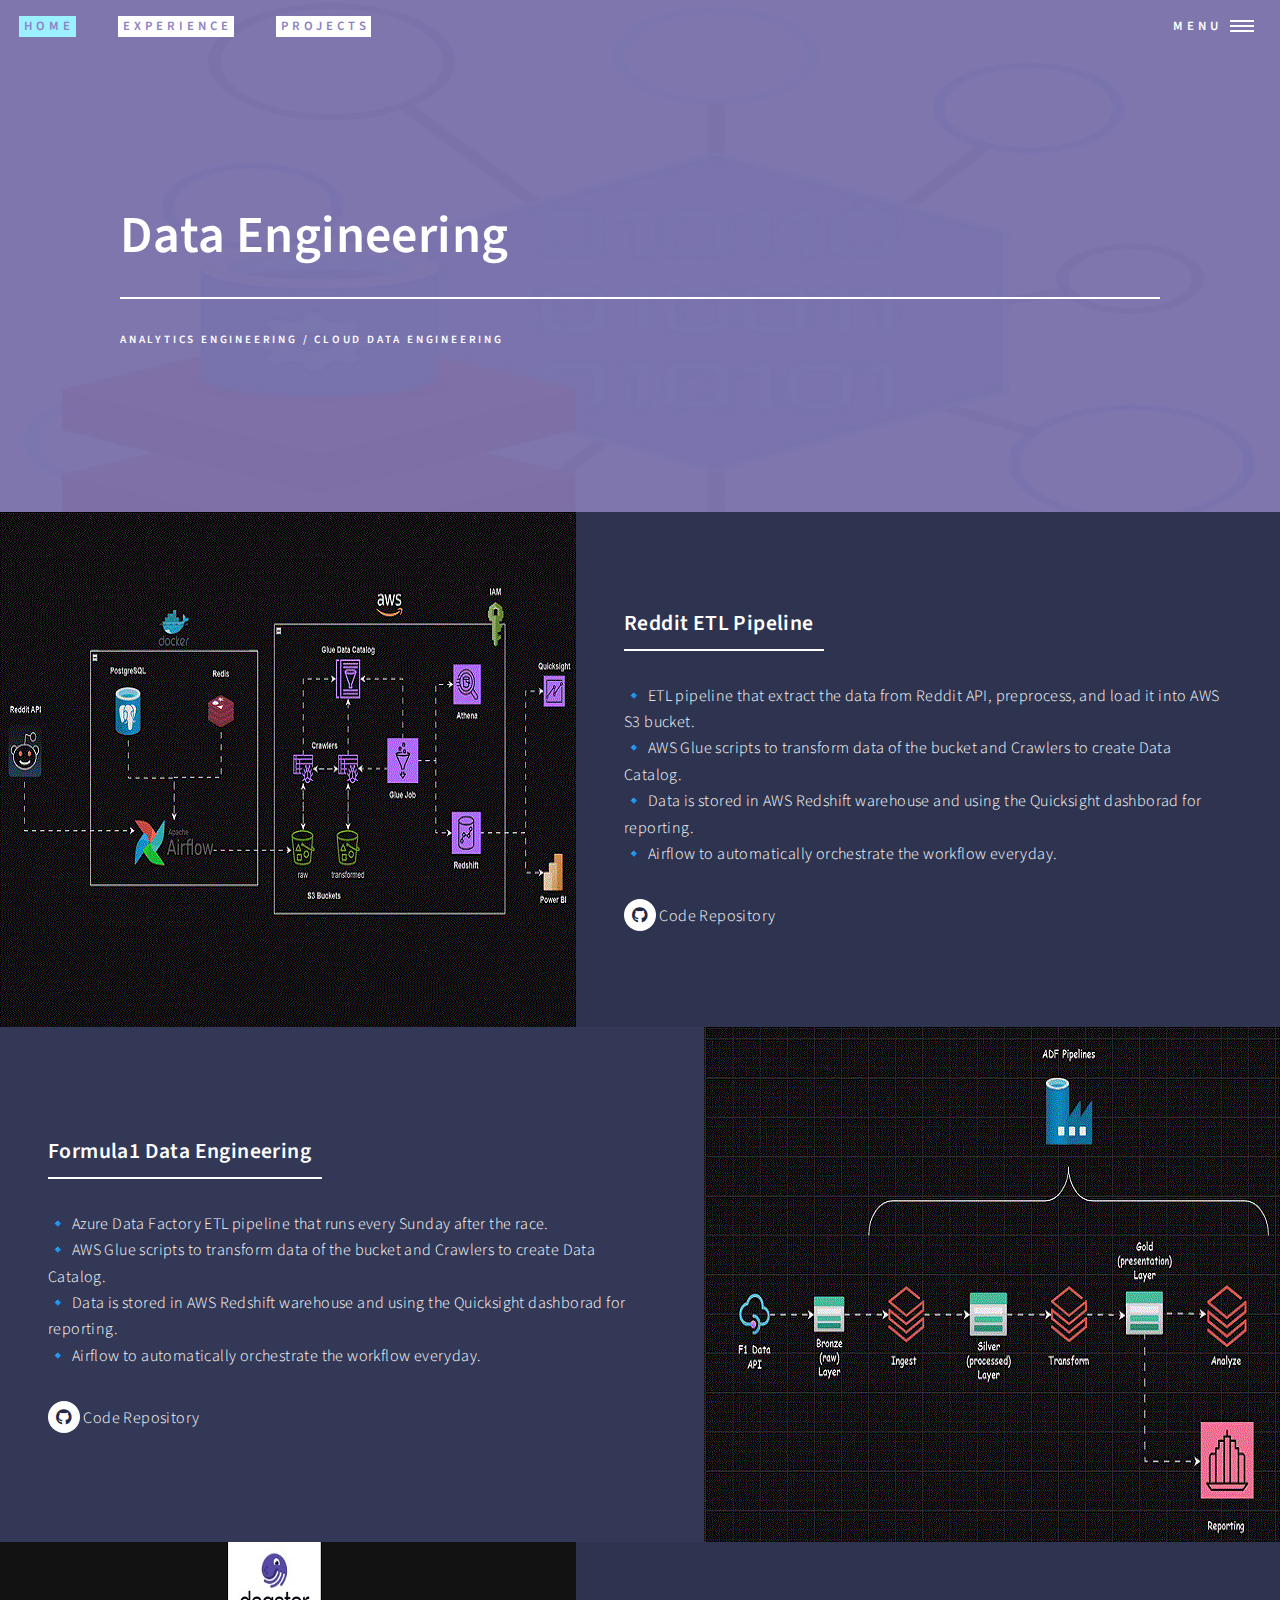
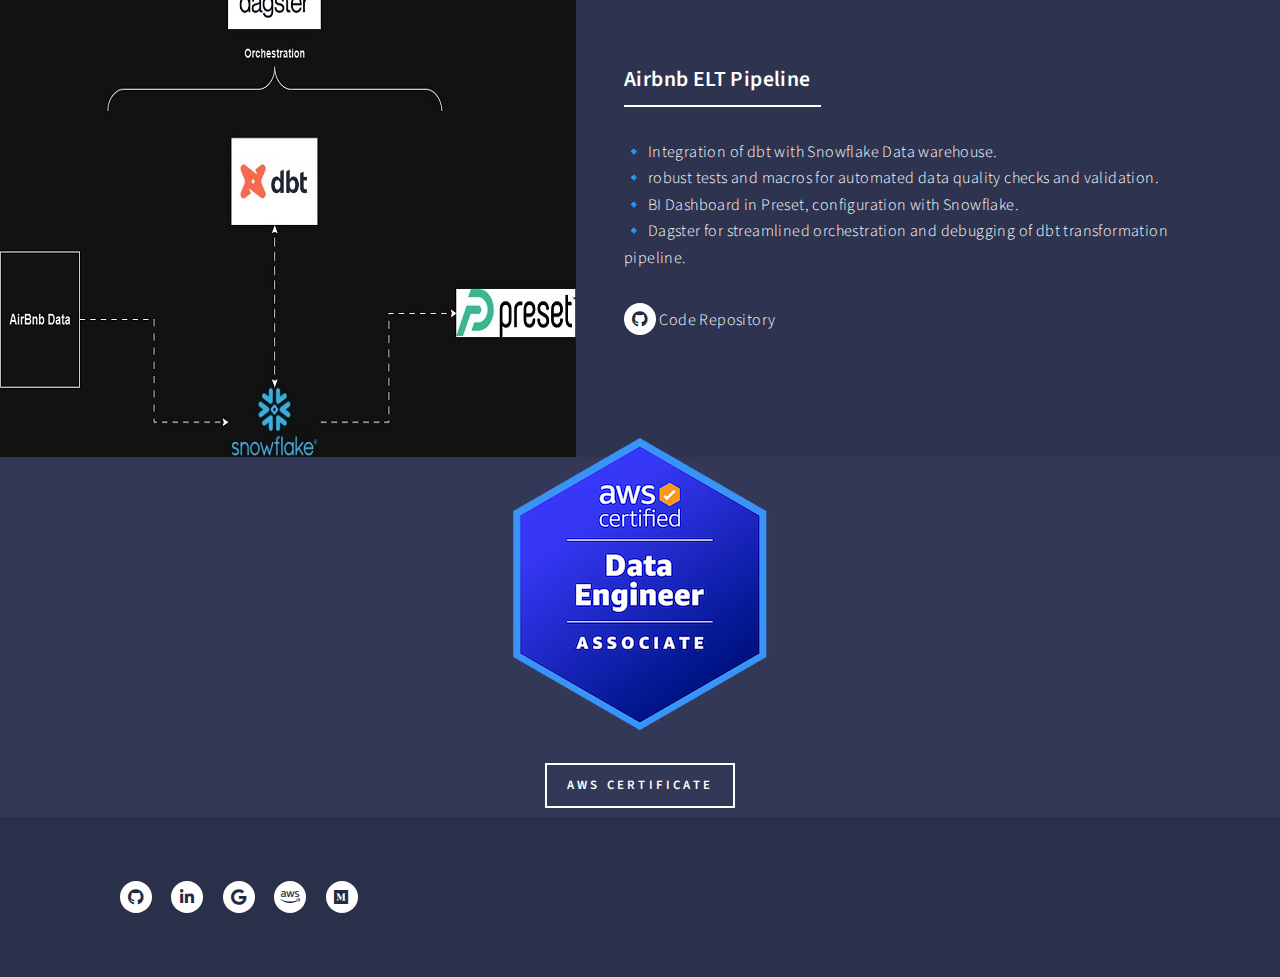
==== commit 45487ba5: "minor changes" ====
--- a/dataengg.html
+++ b/dataengg.html
@@ -6,7 +6,7 @@
 -->
 <html>
 	<head>
-		<title>Landing - Forty by HTML5 UP</title>
+		<title>DataEngg</title>
 		<meta charset="utf-8" />
 		<meta name="viewport" content="width=device-width, initial-scale=1, user-scalable=no" />
 		<link rel="stylesheet" href="assets/css/main.css" />
@@ -60,27 +60,7 @@
 				<!-- Main -->
 					<div id="main">
 
-						<!-- One -->
-							<!-- <section id="one">
-								<div class="inner">
-									<header class="major">
-										<h2>Sed amet aliquam</h2>
-									</header>
-									<p>Nullam et orci eu lorem consequat tincidunt vivamus et sagittis magna sed nunc rhoncus condimentum sem. In efficitur ligula tate urna. Maecenas massa vel lacinia pellentesque lorem ipsum dolor. Nullam et orci eu lorem consequat tincidunt. Vivamus et sagittis libero. Nullam et orci eu lorem consequat tincidunt vivamus et sagittis magna sed nunc rhoncus condimentum sem. In efficitur ligula tate urna.</p>
-								</div>
-							</section> -->
-							<section id="one" style="display: flex; justify-content: center; align-items: center; height: 40vh; text-align: center;">
-								<div class="inner">
-									<span class="image" style="margin-bottom: 20px;">
-										<img src="images/aws.png" />
-									</span>
-									<div style="display: flex; justify-content: center;">
-									<ul class="actions" style="list-style: none; padding: 0;">
-										<li><a href="https://www.credly.com/badges/b2302344-0221-468d-a7ee-bf954a999862/public_url" class="button"> AWS Certificate</a></li>
-									</ul>
-								</div>
-								</div>
-							</section>
+						
 
 						<!-- Two -->
 							<section id="two" class="spotlights">
@@ -141,6 +121,21 @@
 										</div>
 									</div>
 								</section>
+
+							<!-- One -->
+							<section id="one" style="display: flex; justify-content: center; align-items: center; height: 40vh; text-align: center;">
+								<div class="inner">
+									<span class="image" style="margin-bottom: 20px;">
+										<img src="images/aws.png" />
+									</span>
+									<div style="display: flex; justify-content: center;">
+									<ul class="actions" style="list-style: none; padding: 0;">
+										<li><a href="https://www.credly.com/badges/b2302344-0221-468d-a7ee-bf954a999862/public_url" class="button"> AWS Certificate</a></li>
+									</ul>
+								</div>
+								</div>
+							</section>
+
 							</section>
 
 						<!-- Three -->
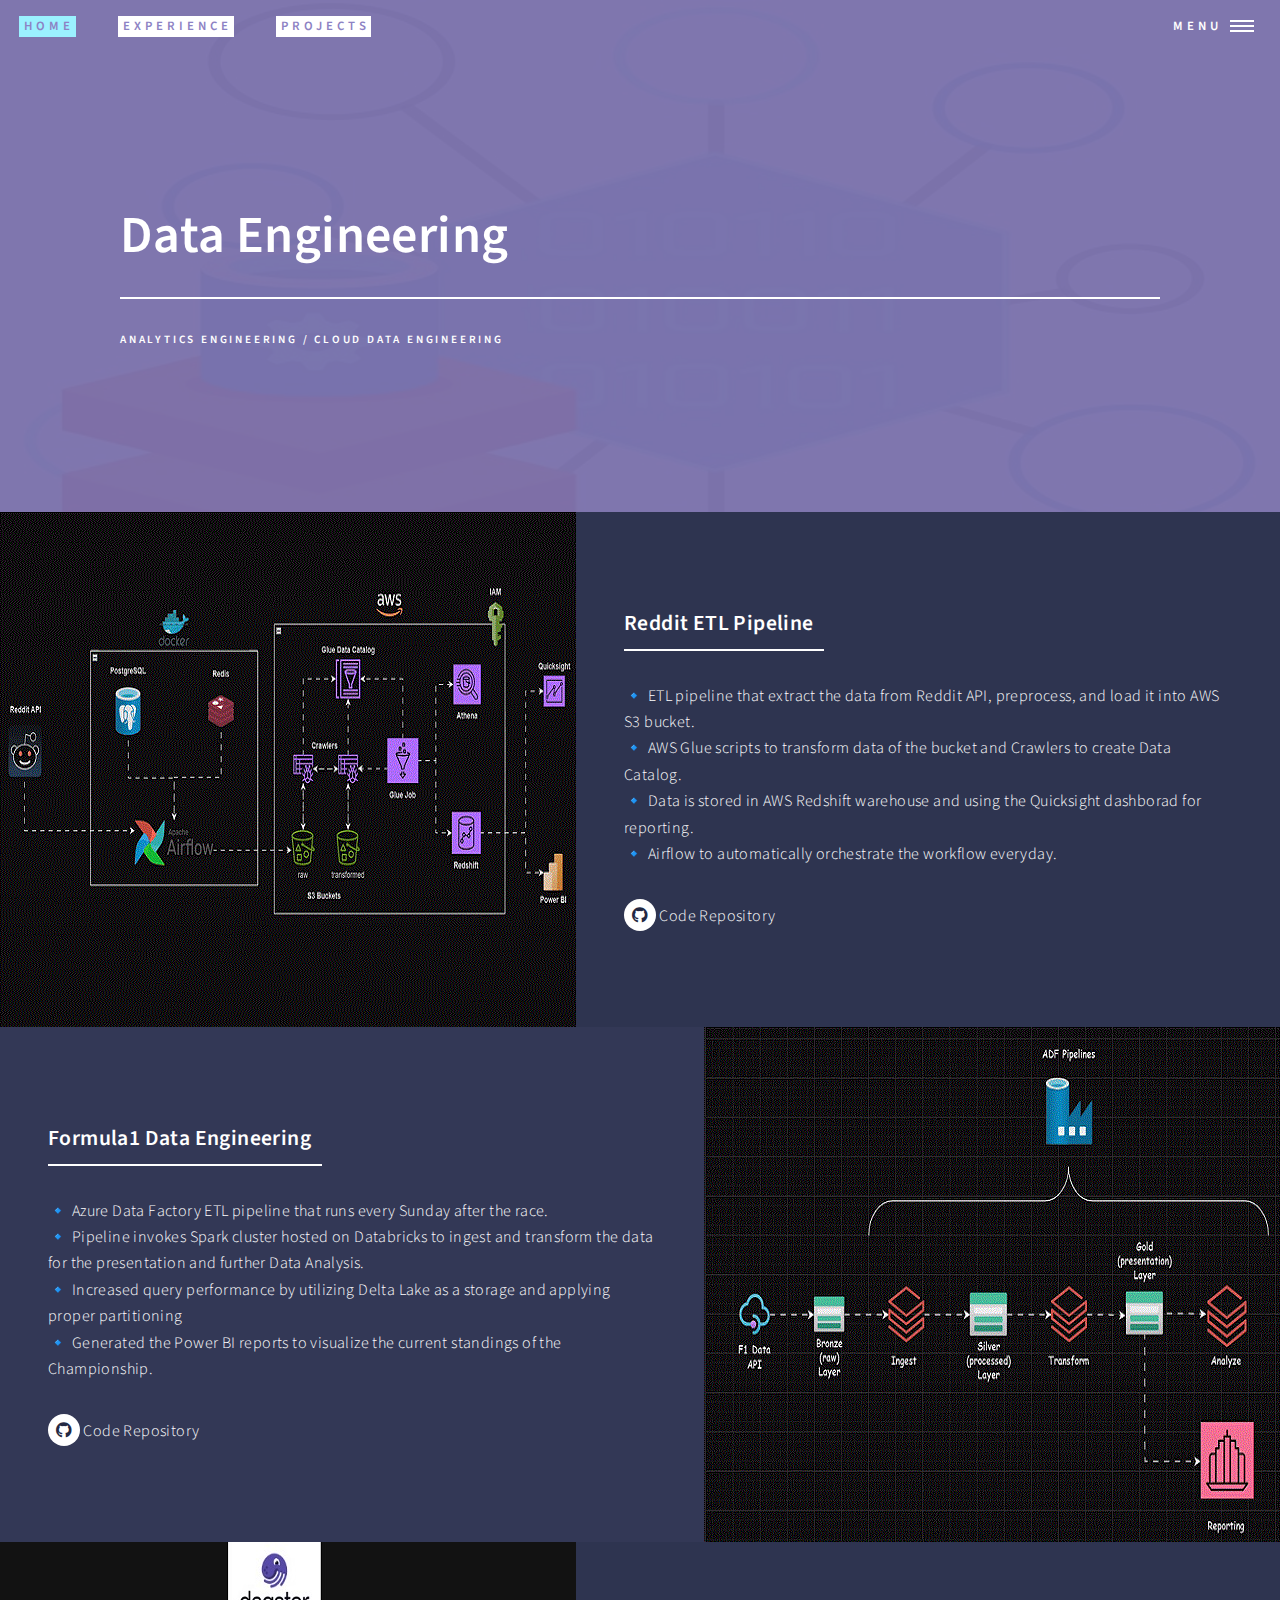
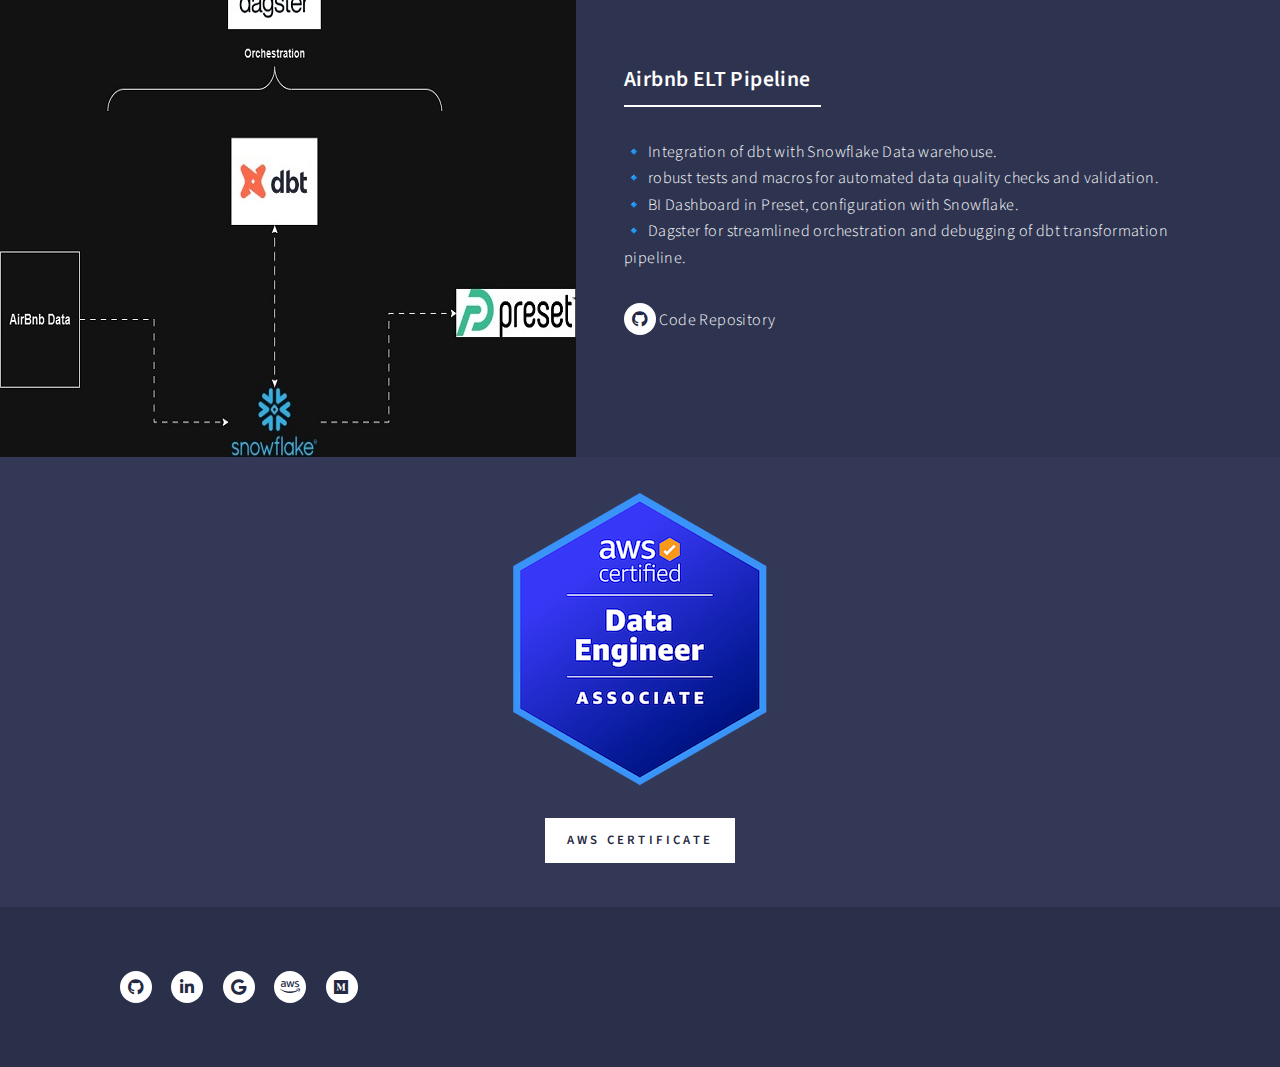
==== commit 2a617a31: "added rag-llm project" ====
--- a/dataengg.html
+++ b/dataengg.html
@@ -6,7 +6,7 @@
 -->
 <html>
 	<head>
-		<title>DataEngg</title>
+		<title>DataEngg | Shail Shah</title>
 		<meta charset="utf-8" />
 		<meta name="viewport" content="width=device-width, initial-scale=1, user-scalable=no" />
 		<link rel="stylesheet" href="assets/css/main.css" />
@@ -93,9 +93,10 @@
 												<h3>Formula1 Data Engineering</h3>
 											</header>
 											<p style="margin: 0;">🔹 Azure Data Factory ETL pipeline that runs every Sunday after the race.</p> 
-											<p style="margin: 0;">🔹 AWS Glue scripts to transform data of the bucket and Crawlers to create Data Catalog.</p> 
-											<p style="margin: 0;">🔹 Data is stored in AWS Redshift warehouse and using the Quicksight dashborad for reporting.</p> 
-											<p>🔹 Airflow to automatically orchestrate the workflow everyday.</p>
+											<p style="margin: 0;">🔹 Pipeline invokes Spark cluster hosted on Databricks to ingest and transform the data for the presentation and
+												further Data Analysis.</p> 
+											<p style="margin: 0;">🔹 Increased query performance by utilizing Delta Lake as a storage and applying proper partitioning</p> 
+											<p>🔹 Generated the Power BI reports to visualize the current standings of the Championship.</p>
 											<ul class="actions">
 												<li><a href="https://github.com/shail2512-lm10/formula1_azuredatabricks" class="icon brands alt fa-github"> Code Repository</a></li>
 											</ul>
@@ -123,14 +124,14 @@
 								</section>
 
 							<!-- One -->
-							<section id="one" style="display: flex; justify-content: center; align-items: center; height: 40vh; text-align: center;">
+							<section id="one" style="display: flex; justify-content: center; align-items: center; height: 50vh; text-align: center;">
 								<div class="inner">
-									<span class="image" style="margin-bottom: 20px;">
+									<span class="image" style="margin-top: 20px;">
 										<img src="images/aws.png" />
 									</span>
 									<div style="display: flex; justify-content: center;">
-									<ul class="actions" style="list-style: none; padding: 0;">
-										<li><a href="https://www.credly.com/badges/b2302344-0221-468d-a7ee-bf954a999862/public_url" class="button"> AWS Certificate</a></li>
+									<ul class="actions" style="list-style: none; padding: 0; margin-top: 20px;">
+										<li><a href="https://www.credly.com/badges/b2302344-0221-468d-a7ee-bf954a999862/public_url" class="button primary"> AWS Certificate</a></li>
 									</ul>
 								</div>
 								</div>
